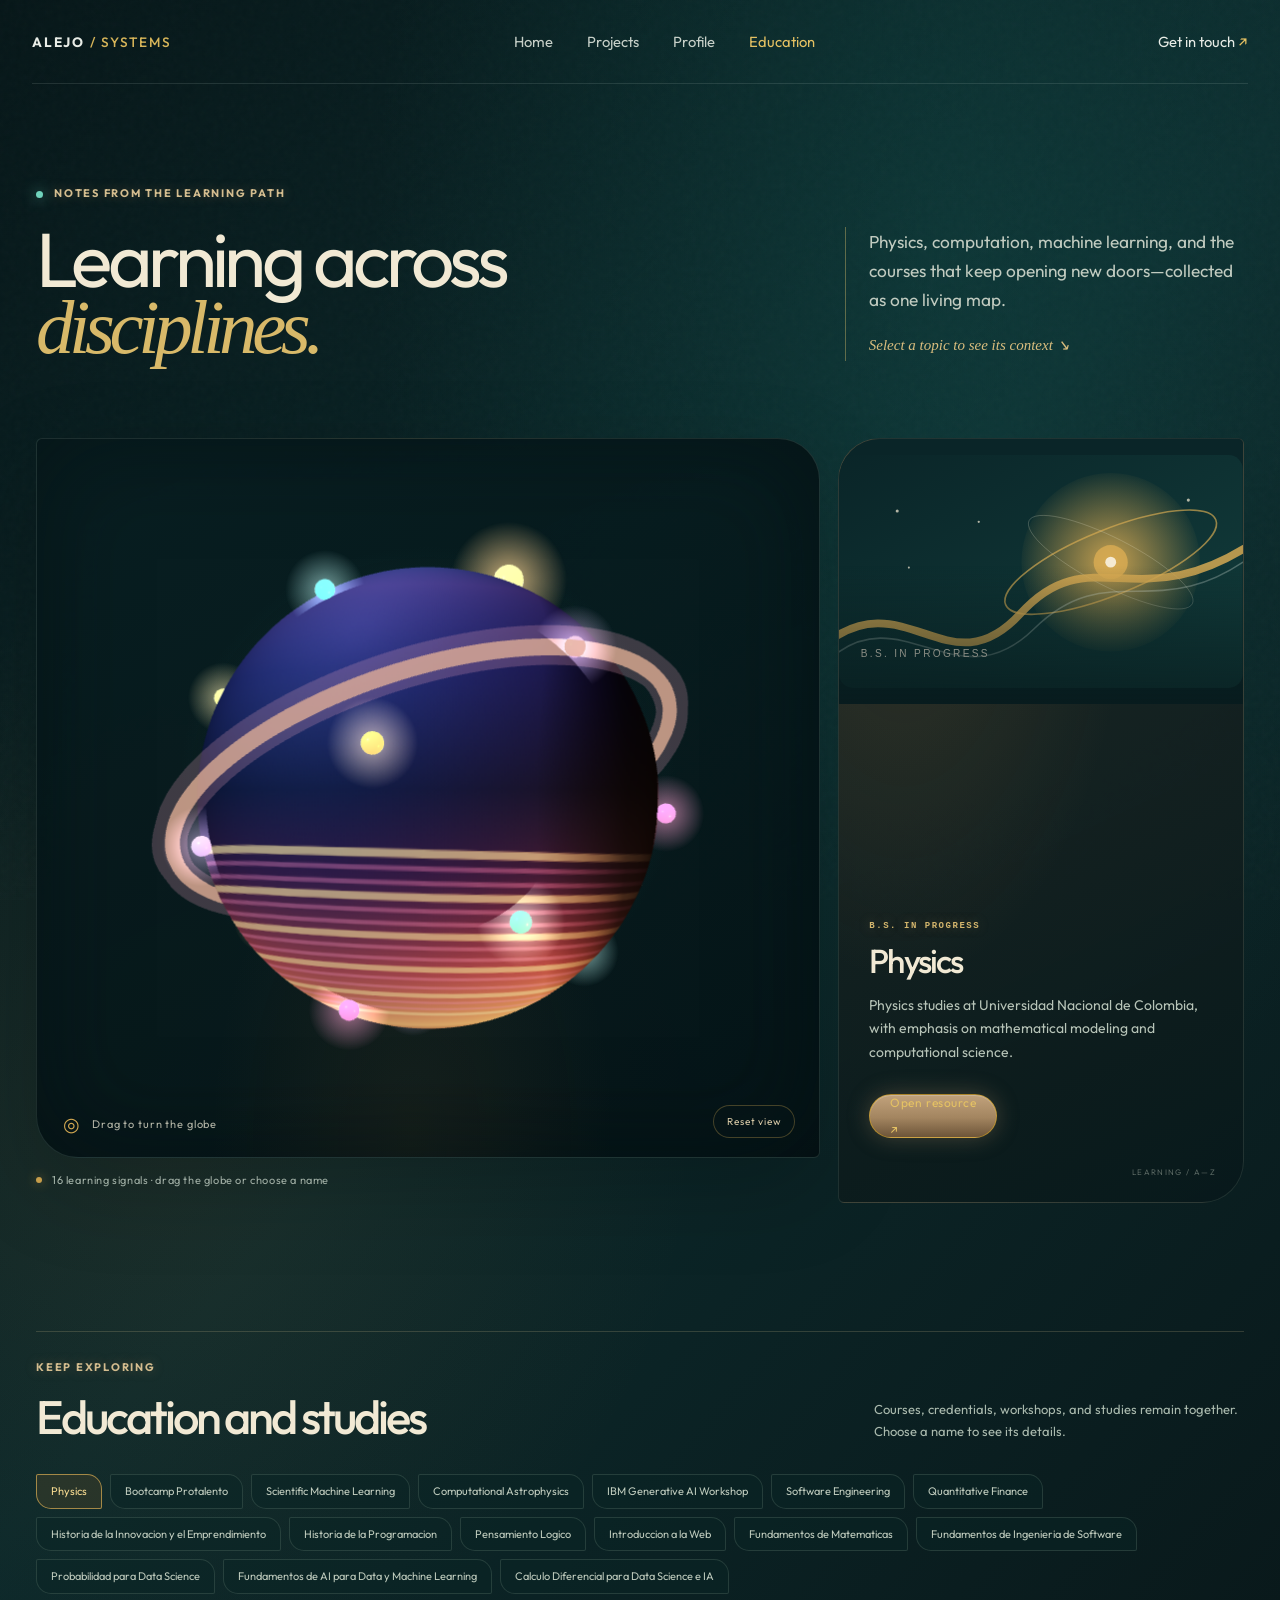
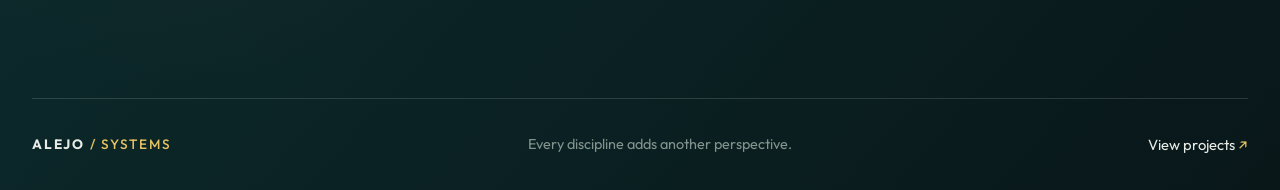
==== education.html @ cfc40e8a "Remove star and line overlays from 3D globe (education.html)" ====
<!doctype html>
<html lang="en">
  <head>
    <meta charset="utf-8">
    <meta name="viewport" content="width=device-width, initial-scale=1">
    <meta name="theme-color" content="#071719">
    <title>Learning in orbit | Alejo</title>
    <meta name="description" content="An interactive view of Alejo's physics studies, software learning, workshops, and credentials.">
    <link rel="stylesheet" href="styles.css">
    <link rel="stylesheet" href="refresh.css">
    <link rel="stylesheet" href="atlas.css">
    <link rel="stylesheet" href="renovation.css?v=20261019-clean-globe">
  </head>
  <body class="atlas-page learning-atlas" data-section="education">
    <header class="site-header">
      <a class="site-mark" href="index.html" aria-label="Alejo home">ALEJO<span> / SYSTEMS</span></a>
      <nav class="top-nav home-nav" aria-label="Main navigation">
        <a href="index.html">Home</a>
        <a href="projects.html">Projects</a>
        <a href="interests.html">Profile</a>
        <a class="is-current" href="education.html">Education</a>
      </nav>
      <a class="header-contact" href="index.html#contact">Get in touch <span aria-hidden="true">↗</span></a>
    </header>

    <main class="atlas-main">
      <section class="atlas-intro" aria-labelledby="atlas-title">
        <div>
          <p class="eyebrow"><span class="eyebrow-dot"></span> Notes from the learning path</p>
          <h1 id="atlas-title">Learning across<br><em>disciplines.</em></h1>
        </div>
        <div class="atlas-intro-note">
          <p>Physics, computation, machine learning, and the courses that keep opening new doors—collected as one living map.</p>
          <p class="atlas-handnote">Select a topic to see its context <span aria-hidden="true">↘</span></p>
        </div>
      </section>

      <section class="atlas-composition" aria-label="Interactive 3D education globe">
        <div class="atlas-stage-wrap">
          <div class="atlas-stage" id="atlas-stage">
            <div class="atlas-halo atlas-halo-one" aria-hidden="true"></div>
            <div class="atlas-halo atlas-halo-two" aria-hidden="true"></div>
            <div class="scene-fallback" aria-hidden="true"><div class="scene-object"><div class="scene-core"></div><div class="scene-ring scene-ring-one"></div><div class="scene-ring scene-ring-two"></div><div class="scene-ring scene-ring-three"></div><div class="scene-node scene-node-a"></div><div class="scene-node scene-node-b"></div><div class="scene-node scene-node-c"></div></div></div>
            <canvas id="project-sphere" aria-label="Three-dimensional globe of learning topics. Drag to rotate and select a glowing point."></canvas>
            <p class="atlas-stage-hint"><span class="drag-glyph" aria-hidden="true">◎</span> Drag to turn the globe</p>
            <button id="atlas-reset" class="atlas-reset" type="button" aria-label="Reset globe rotation">Reset view</button>
          </div>
          <div class="atlas-statusline"><span class="status-light" aria-hidden="true"></span><span id="atlas-status" aria-live="polite">Preparing the education globe…</span></div>
        </div>

        <aside class="project-detail" aria-live="polite" aria-label="Selected learning item">
          <div class="project-art" id="project-art" aria-hidden="true"></div>
          <div class="project-detail-copy">
            <p class="detail-kicker" id="detail-kicker">LEARNING SIGNAL</p>
            <h2 id="detail-title">Select a topic</h2>
            <p id="detail-copy">Select a glowing point on the globe, or choose a topic from the index below.</p>
            <a id="detail-link" class="project-open-link" href="https://github.com/AlejoProjects" target="_blank" rel="noreferrer">Open resource <span aria-hidden="true">↗</span></a>
          </div>
          <span class="detail-index" aria-hidden="true">LEARNING / A—Z</span>
        </aside>
      </section>

      <section class="atlas-index-section" aria-labelledby="index-title">
        <div class="atlas-index-heading">
          <div><p class="eyebrow">Keep exploring</p><h2 id="index-title">Education and studies</h2></div>
          <p>Courses, credentials, workshops, and studies remain together. Choose a name to see its details.</p>
        </div>
        <div class="atlas-index" id="atlas-index" aria-label="All learning topics"></div>
      </section>
    </main>

    <footer class="site-footer atlas-footer" id="contact">
      <a class="site-mark" href="index.html">ALEJO<span> / SYSTEMS</span></a>
      <p>Every discipline adds another perspective.</p>
      <a href="projects.html">View projects <span aria-hidden="true">↗</span></a>
    </footer>

    <script src="content.js"></script>
    <script src="atlas-fallback.js"></script>
    <script src="scene-fallback.js"></script>
    <script type="module" src="project-sphere.js?v=20261019-clean-globe"></script>
  </body>
</html>
---- styles.css ----
:root {
  --ink: #e0e0e0;
  --deep: #031100;
  --racing-green: #16302b;
  --forest-green: #031100;
  --gold: #a38560;
  --wine: #390517;
  --parchment: #e0e0e0;
  --peach: #a38560;
  --glass: rgba(22, 48, 43, 0.54);
  --panel: rgba(3, 17, 0, 0.72);
  --panel-strong: rgba(3, 17, 0, 0.92);
}

* {
  box-sizing: border-box;
}

html,
body {
  min-height: 100%;
}

body {
  margin: 0;
  color: var(--ink);
  font-family: Inter, ui-sans-serif, system-ui, -apple-system, BlinkMacSystemFont, "Segoe UI", sans-serif;
  letter-spacing: 0;
}

a,
button {
  font: inherit;
}

a {
  color: inherit;
}

.home-page,
.profile-page {
  min-height: 100vh;
  overflow-x: hidden;
  background:
    radial-gradient(circle, rgba(224, 224, 224, 0.42) 0 1px, transparent 1.8px) 0 0 / 78px 78px,
    radial-gradient(circle, rgba(163, 133, 96, 0.46) 0 1px, transparent 1.8px) 31px 21px / 116px 116px,
    radial-gradient(circle at 18% 16%, rgba(163, 133, 96, 0.18), transparent 22rem),
    radial-gradient(circle at 78% 18%, rgba(57, 5, 23, 0.22), transparent 26rem),
    linear-gradient(180deg, rgba(3, 17, 0, 0.2), rgba(3, 17, 0, 0.78)),
    url("ASSETS/background.png") center / cover fixed no-repeat,
    linear-gradient(180deg, #16302b 0%, #0d241d 44%, #031100 100%);
}

.home-page {
  overflow: hidden;
}

.home-page::after {
  content: "";
  position: fixed;
  inset: 0;
  z-index: 0;
  pointer-events: none;
  background:
    url("ASSETS/tree_asset.png") left 3vw bottom 9vh / min(230px, 24vw) auto no-repeat,
    url("ASSETS/chair_asset.png") right 4vw bottom 11vh / min(250px, 25vw) auto no-repeat;
  opacity: 0.22;
  mix-blend-mode: screen;
  filter: saturate(0.86) brightness(0.72);
}

.home-page::before,
.profile-page::before {
  content: "";
  position: fixed;
  inset: auto 0 0;
  height: 38vh;
  pointer-events: none;
  background:
    linear-gradient(135deg, transparent 0 42%, rgba(3, 5, 14, 0.92) 42% 48%, transparent 48%) 0 100% / 120px 160px repeat-x,
    linear-gradient(45deg, transparent 0 45%, rgba(2, 12, 5, 0.9) 45% 52%, transparent 52%) 34px 100% / 150px 190px repeat-x,
    linear-gradient(180deg, transparent, rgba(3, 17, 0, 0.96) 42%);
  opacity: 0.72;
  z-index: 0;
}

.computer-stage {
  position: relative;
  z-index: 1;
  min-height: 100vh;
  display: grid;
  place-items: center;
  padding: 24px;
}

.computer {
  width: min(940px, 96vw);
  display: grid;
  justify-items: center;
  gap: 14px;
  filter: drop-shadow(0 38px 42px rgba(0, 0, 0, 0.46));
}

.computer-shell {
  position: relative;
  width: 100%;
  max-width: 850px;
  padding: clamp(18px, 3.4vw, 34px) clamp(18px, 4vw, 42px) 24px;
  border: 3px solid rgba(163, 133, 96, 0.42);
  border-radius: 26px 26px 18px 18px;
  background:
    linear-gradient(90deg, rgba(163, 133, 96, 0.16), transparent 14%, transparent 82%, rgba(57, 5, 23, 0.38)),
    linear-gradient(180deg, #1d3a33, #10241f 54%, #031100);
  box-shadow:
    inset 0 0 0 1px rgba(163, 133, 96, 0.18),
    inset 0 0 42px rgba(57, 5, 23, 0.18),
    0 0 42px rgba(3, 17, 0, 0.45);
}

.computer-shell::before {
  content: "";
  position: absolute;
  inset: 14px;
  border: 1px solid rgba(163, 133, 96, 0.28);
  border-radius: 18px;
  pointer-events: none;
}

.speaker-strip {
  position: absolute;
  left: 26px;
  top: 46px;
  width: 24px;
  height: 66%;
  border-radius: 14px;
  background: repeating-linear-gradient(180deg, #16302b 0 5px, #a38560 5px 7px, #031100 7px 12px);
  opacity: 0.58;
}

.crt-frame {
  position: relative;
  margin-left: clamp(16px, 5vw, 44px);
  padding: clamp(12px, 2vw, 20px);
  border-radius: 26px;
  background: linear-gradient(145deg, #1d3a33, #0b1c16 58%, #031100);
  box-shadow: inset 0 0 0 4px rgba(163, 133, 96, 0.08), inset 0 0 48px rgba(0, 0, 0, 0.86);
}

.crt-screen {
  position: relative;
  min-height: clamp(370px, 58vh, 540px);
  overflow: hidden;
  display: grid;
  place-items: center;
  border: 3px solid #070712;
  border-radius: 34px / 28px;
  background:
    radial-gradient(ellipse at center, rgba(163, 133, 96, 0.34) 0%, rgba(22, 48, 43, 0.72) 42%, rgba(3, 17, 0, 0.98) 100%),
    #031100;
  box-shadow:
    inset 0 0 76px rgba(0, 0, 0, 0.86),
    inset 0 0 24px rgba(163, 133, 96, 0.16),
    0 0 38px rgba(57, 5, 23, 0.18);
}

.crt-screen::before,
.crt-screen::after {
  content: "";
  position: absolute;
  inset: 0;
  pointer-events: none;
}

.crt-screen::before {
  z-index: 4;
  background:
    repeating-linear-gradient(180deg, rgba(255, 255, 255, 0.13) 0 1px, rgba(0, 0, 0, 0.28) 1px 4px),
    radial-gradient(ellipse at center, transparent 42%, rgba(0, 0, 0, 0.58) 100%);
  mix-blend-mode: multiply;
  animation: scan-drift 4s linear infinite;
}

.crt-screen::after {
  z-index: 5;
  opacity: 0.22;
  background-image: url("data:image/svg+xml,%3Csvg xmlns='http://www.w3.org/2000/svg' width='180' height='180'%3E%3Cfilter id='n'%3E%3CfeTurbulence type='fractalNoise' baseFrequency='.9' numOctaves='4' stitchTiles='stitch'/%3E%3CfeGaussianBlur stdDeviation='.35'/%3E%3C/filter%3E%3Crect width='180' height='180' filter='url(%23n)' opacity='.62'/%3E%3C/svg%3E");
  animation: static-noise 0.36s steps(2, end) infinite, crt-flicker 5.8s linear infinite;
}

.screen-content {
  position: relative;
  z-index: 6;
  width: min(620px, 74%);
  text-align: center;
  color: var(--parchment);
  text-shadow: 0 0 12px rgba(163, 133, 96, 0.58), 0 0 28px rgba(57, 5, 23, 0.26);
  transition: opacity 160ms ease, transform 160ms ease;
}

.is-switching .screen-content {
  opacity: 0.34;
  transform: translateY(5px) scale(0.99);
}

.bootline,
.eyebrow,
.detail-kicker {
  margin: 0 0 12px;
  color: var(--peach);
  font-family: ui-monospace, SFMono-Regular, Consolas, monospace;
  font-size: clamp(0.72rem, 1.7vw, 0.94rem);
  text-transform: uppercase;
  text-shadow: 0 0 12px rgba(163, 133, 96, 0.45);
}

.screen-content h1 {
  margin: 0;
  color: var(--parchment);
  font-size: clamp(2.5rem, 9vw, 6.1rem);
  line-height: 0.94;
  text-transform: uppercase;
}

.screen-content p:not(.bootline) {
  max-width: 42rem;
  margin: 18px auto 24px;
  font-size: clamp(1rem, 2.5vw, 1.24rem);
  line-height: 1.55;
}

.screen-button,
.detail-link,
#detail-link {
  display: inline-grid;
  min-height: 44px;
  align-items: center;
  padding: 0 20px;
  border: 1px solid rgba(163, 133, 96, 0.78);
  border-radius: 999px;
  color: #16091d;
  background: linear-gradient(180deg, #c1a27c, #a38560 54%, #6d5539);
  text-decoration: none;
  box-shadow: 0 0 22px rgba(163, 133, 96, 0.36), inset 0 1px 0 rgba(224, 224, 224, 0.28);
}

.screen-button:focus-visible,
.screen-arrow:focus-visible,
.screen-dot:focus-visible,
.top-nav a:focus-visible,
.node-hit:focus-visible,
#detail-link:focus-visible {
  outline: 3px solid var(--gold);
  outline-offset: 4px;
}

.screen-arrow {
  position: absolute;
  z-index: 7;
  top: 50%;
  width: clamp(42px, 7vw, 64px);
  aspect-ratio: 1;
  display: grid;
  place-items: center;
  padding: 0 0 0.12em;
  translate: 0 -50%;
  border: 1px solid rgba(163, 133, 96, 0.42);
  border-radius: 50%;
  color: var(--parchment);
  background: linear-gradient(180deg, rgba(163, 133, 96, 0.24), rgba(57, 5, 23, 0.28));
  box-shadow: inset 0 0 18px rgba(163, 133, 96, 0.2), 0 0 18px rgba(57, 5, 23, 0.24);
  cursor: pointer;
  font-size: clamp(2rem, 8vw, 3.6rem);
  line-height: 0;
}

.screen-arrow-left {
  left: clamp(12px, 3vw, 26px);
}

.screen-arrow-right {
  right: clamp(12px, 3vw, 26px);
}

.screen-dots {
  position: absolute;
  z-index: 7;
  left: 50%;
  bottom: 22px;
  display: flex;
  gap: 12px;
  translate: -50% 0;
}

.screen-dot {
  width: 15px;
  aspect-ratio: 1;
  border: 2px solid rgba(163, 133, 96, 0.78);
  border-radius: 50%;
  background: rgba(12, 7, 30, 0.86);
  cursor: pointer;
}

.screen-dot.is-active {
  background: var(--gold);
  box-shadow: 0 0 18px rgba(163, 133, 96, 0.84), 0 0 24px rgba(57, 5, 23, 0.24);
}

.music-toggle {
  position: absolute;
  z-index: 7;
  right: clamp(14px, 3vw, 28px);
  bottom: 18px;
  min-height: 34px;
  padding: 0 13px;
  border: 1px solid rgba(163, 133, 96, 0.62);
  border-radius: 999px;
  color: var(--parchment);
  background: rgba(3, 17, 0, 0.64);
  box-shadow: inset 0 0 14px rgba(163, 133, 96, 0.18), 0 0 16px rgba(57, 5, 23, 0.18);
  cursor: pointer;
  font-family: ui-monospace, SFMono-Regular, Consolas, monospace;
  font-size: 0.78rem;
  text-transform: uppercase;
}

.music-toggle[aria-pressed="true"] {
  color: #16091d;
  background: var(--gold);
}

.computer-foot {
  position: relative;
  display: flex;
  align-items: center;
  justify-content: space-between;
  gap: 20px;
  margin: 22px auto 0;
  width: min(620px, 80%);
  min-height: 48px;
  padding: 0 18px;
  border: 2px solid rgba(163, 133, 96, 0.28);
  border-radius: 12px;
  background: linear-gradient(180deg, #1d3a33, #031100);
}

.drive-slot {
  width: min(360px, 72%);
  height: 12px;
  border-radius: 999px;
  background: #080812;
  box-shadow: inset 0 2px 7px rgba(0, 0, 0, 0.65), 0 0 12px rgba(163, 133, 96, 0.14);
}

.power-light {
  width: 16px;
  aspect-ratio: 1;
  border-radius: 50%;
  background: var(--gold);
  box-shadow: 0 0 16px var(--gold);
}

.keyboard {
  width: min(680px, 88vw);
  min-height: 74px;
  display: grid;
  grid-template-columns: repeat(10, 1fr);
  gap: 8px;
  padding: 15px 20px;
  border: 2px solid rgba(163, 133, 96, 0.24);
  border-radius: 18px 18px 26px 26px;
  background: linear-gradient(180deg, #1d3a33, #031100);
}

.keyboard span {
  min-height: 18px;
  border-radius: 5px;
  background: linear-gradient(180deg, #a38560, #4f3d29);
  box-shadow: inset 0 -3px 0 rgba(0, 0, 0, 0.32), 0 0 10px rgba(163, 133, 96, 0.12);
}

.network-page {
  min-height: 100vh;
  overflow: hidden;
  background:
    linear-gradient(180deg, rgba(3, 17, 0, 0.22), rgba(3, 17, 0, 0.82)),
    url("ASSETS/background.png") center / cover fixed no-repeat,
    #031100;
}

#network-canvas {
  position: fixed;
  inset: 0;
  z-index: 0;
}

.network-shell {
  position: relative;
  z-index: 1;
  min-height: 100vh;
  pointer-events: none;
}

.top-nav {
  position: fixed;
  z-index: 5;
  top: 18px;
  left: 50%;
  display: flex;
  max-width: calc(100vw - 28px);
  gap: 6px;
  padding: 7px;
  border: 1px solid rgba(163, 133, 96, 0.42);
  border-radius: 999px;
  background: linear-gradient(180deg, rgba(22, 48, 43, 0.78), rgba(3, 17, 0, 0.86));
  box-shadow: 0 15px 34px rgba(0, 7, 3, 0.36), 0 0 24px rgba(163, 133, 96, 0.12);
  translate: -50% 0;
  pointer-events: auto;
  backdrop-filter: blur(10px);
}

.top-nav a {
  display: inline-grid;
  min-height: 38px;
  align-items: center;
  padding: 0 15px;
  border-radius: 999px;
  color: var(--parchment);
  text-decoration: none;
  white-space: nowrap;
}

.top-nav a.is-current {
  color: #16091d;
  background: linear-gradient(180deg, #c1a27c, var(--gold) 62%, #6d5539);
  box-shadow: inset 0 0 0 1px rgba(224, 224, 224, 0.22), 0 0 22px rgba(163, 133, 96, 0.34);
}

.node-detail {
  position: fixed;
  z-index: 8;
  right: clamp(14px, 4vw, 44px);
  bottom: clamp(14px, 4vw, 40px);
  width: min(420px, calc(100vw - 28px));
  padding: 20px;
  border: 1px solid rgba(163, 133, 96, 0.42);
  border-radius: 8px;
  color: var(--parchment);
  background: linear-gradient(145deg, rgba(57, 5, 23, 0.9), rgba(3, 17, 0, 0.9));
  box-shadow: 0 22px 46px rgba(0, 6, 2, 0.42), 0 0 26px rgba(57, 5, 23, 0.18);
  pointer-events: auto;
  backdrop-filter: blur(12px);
}

.node-detail h2 {
  margin: 0;
  color: var(--parchment);
  font-size: clamp(1.35rem, 4vw, 2rem);
  line-height: 1.05;
  text-shadow: 0 0 12px rgba(163, 133, 96, 0.24);
}

.node-detail p:not(.detail-kicker) {
  margin: 12px 0 16px;
  line-height: 1.48;
}

#detail-link {
  border-color: rgba(163, 133, 96, 0.62);
}

.node-layer {
  position: fixed;
  inset: 0;
  z-index: 4;
  pointer-events: none;
}

.node-hit {
  position: absolute;
  display: grid;
  place-items: center;
  border: 0;
  border-radius: 50%;
  color: transparent;
  background: transparent;
  cursor: pointer;
  translate: -50% -50%;
  pointer-events: auto;
}

.node-layer.is-timeline {
  position: relative;
  inset: auto;
  z-index: 4;
  display: grid;
  gap: 12px;
  width: min(620px, calc(100vw - 28px));
  margin: 88px auto 320px;
  padding: 0 0 0 26px;
  pointer-events: auto;
}

.node-layer.is-timeline::before {
  content: "";
  position: absolute;
  left: 14px;
  top: 18px;
  bottom: 18px;
  width: 2px;
  border-radius: 999px;
  background: linear-gradient(180deg, rgba(163, 133, 96, 0.82), rgba(57, 5, 23, 0.62), rgba(163, 133, 96, 0.58));
  box-shadow: 0 0 18px rgba(163, 133, 96, 0.24);
}

.timeline-node {
  position: relative;
  display: grid;
  grid-template-columns: 1fr;
  gap: 4px;
  width: 100%;
  min-height: 58px;
  padding: 11px 14px 11px 18px;
  border: 1px solid rgba(163, 133, 96, 0.54);
  border-radius: 999px;
  color: var(--parchment);
  background: linear-gradient(180deg, rgba(22, 48, 43, 0.58), rgba(3, 17, 0, 0.76));
  box-shadow: 0 12px 24px rgba(0, 0, 0, 0.24), inset 0 0 18px rgba(163, 133, 96, 0.08);
  backdrop-filter: blur(10px);
  text-align: left;
  cursor: pointer;
  pointer-events: auto;
}

.timeline-node:nth-child(n + 8) {
  opacity: 0.76;
}

.timeline-node.is-selected {
  border-color: rgba(163, 133, 96, 0.92);
  opacity: 1;
  box-shadow: 0 14px 28px rgba(0, 0, 0, 0.28), 0 0 22px rgba(163, 133, 96, 0.24), inset 0 0 18px rgba(163, 133, 96, 0.12);
}

.timeline-dot {
  position: absolute;
  left: -19px;
  top: 50%;
  width: 13px;
  aspect-ratio: 1;
  border-radius: 50%;
  translate: 0 -50%;
  background: var(--gold);
  box-shadow: 0 0 14px rgba(163, 133, 96, 0.72);
}

.timeline-title {
  display: block;
  overflow: hidden;
  color: var(--parchment);
  font-weight: 700;
  font-size: 0.98rem;
  line-height: 1.1;
  text-overflow: ellipsis;
  white-space: nowrap;
}

.timeline-tag {
  display: block;
  overflow: hidden;
  color: rgba(224, 224, 224, 0.72);
  font-size: 0.76rem;
  line-height: 1.1;
  text-overflow: ellipsis;
  white-space: nowrap;
}

.profile-shell {
  position: relative;
  z-index: 1;
  min-height: 100vh;
  display: grid;
  grid-template-columns: minmax(280px, 0.9fr) minmax(320px, 1.1fr);
  align-items: center;
  gap: clamp(28px, 7vw, 88px);
  padding: 118px clamp(18px, 6vw, 86px) 56px;
}

.profile-page::after {
  content: "";
  position: fixed;
  inset: 0;
  z-index: 0;
  pointer-events: none;
  background:
    radial-gradient(circle, rgba(224, 224, 224, 0.58) 0 1px, transparent 1.7px) 16px 12px / 84px 84px,
    radial-gradient(circle, rgba(163, 133, 96, 0.34) 0 1px, transparent 1.8px) 42px 36px / 128px 128px,
    radial-gradient(circle at 60% 50%, rgba(163, 133, 96, 0.14), transparent 18rem);
  opacity: 0.56;
}

.profile-copy {
  position: relative;
  z-index: 2;
  max-width: 650px;
  padding: clamp(20px, 4vw, 34px);
  border: 1px solid rgba(163, 133, 96, 0.32);
  border-radius: 8px;
  background: linear-gradient(135deg, rgba(22, 48, 43, 0.72), rgba(3, 17, 0, 0.78));
  box-shadow: 0 28px 62px rgba(0, 0, 0, 0.36), 0 0 28px rgba(57, 5, 23, 0.14);
  backdrop-filter: blur(12px);
}

.profile-copy h1 {
  margin: 0 0 18px;
  color: var(--parchment);
  font-size: clamp(2.4rem, 7vw, 5.5rem);
  line-height: 0.92;
  text-transform: uppercase;
  text-shadow: 0 0 18px rgba(163, 133, 96, 0.28), 0 0 24px rgba(57, 5, 23, 0.22);
}

.profile-copy p:not(.eyebrow) {
  color: rgba(224, 224, 224, 0.9);
  font-size: clamp(1rem, 2vw, 1.12rem);
  line-height: 1.62;
}

.profile-tags {
  display: flex;
  flex-wrap: wrap;
  gap: 10px;
  margin: 24px 0;
}

.profile-tags span {
  padding: 8px 12px;
  border: 1px solid rgba(163, 133, 96, 0.38);
  border-radius: 999px;
  color: var(--parchment);
  background: rgba(22, 48, 43, 0.42);
  box-shadow: 0 0 16px rgba(163, 133, 96, 0.12);
}

.profile-stats {
  display: grid;
  grid-template-columns: repeat(3, 1fr);
  gap: 12px;
}

.profile-stats article {
  min-height: 94px;
  padding: 14px;
  border: 1px solid rgba(163, 133, 96, 0.28);
  border-radius: 8px;
  background: linear-gradient(180deg, rgba(163, 133, 96, 0.14), rgba(57, 5, 23, 0.1));
}

.profile-stats strong,
.profile-stats span {
  display: block;
}

.profile-stats strong {
  color: var(--peach);
  margin-bottom: 8px;
}

.profile-stats span {
  color: rgba(224, 224, 224, 0.78);
  font-size: 0.88rem;
  line-height: 1.35;
}

.avatar-stage {
  position: relative;
  z-index: 2;
  min-height: min(720px, 74vh);
  display: grid;
  place-items: center;
}

.hover-light {
  position: absolute;
  bottom: 9%;
  width: min(420px, 66vw);
  aspect-ratio: 1 / 0.26;
  border-radius: 50%;
  background: radial-gradient(ellipse at center, rgba(163, 133, 96, 0.62), rgba(22, 48, 43, 0.28) 45%, transparent 72%);
  filter: blur(3px);
  animation: pulse-light 3.8s ease-in-out infinite;
}

.float-base {
  position: absolute;
  bottom: 4%;
  width: min(470px, 72vw);
  aspect-ratio: 1 / 0.24;
  border-radius: 50%;
  background:
    radial-gradient(ellipse at center, rgba(224, 224, 224, 0.72) 0 8%, rgba(163, 133, 96, 0.58) 12% 30%, rgba(22, 48, 43, 0.26) 48%, transparent 72%),
    linear-gradient(180deg, rgba(163, 133, 96, 0.34), rgba(57, 5, 23, 0.12));
  border: 1px solid rgba(163, 133, 96, 0.42);
  box-shadow:
    0 0 28px rgba(163, 133, 96, 0.42),
    0 0 54px rgba(57, 5, 23, 0.28),
    inset 0 0 26px rgba(163, 133, 96, 0.24);
  transform: perspective(520px) rotateX(58deg);
  animation: base-pulse 3.8s ease-in-out infinite;
}

.profile-avatar {
  position: relative;
  z-index: 2;
  width: min(420px, 70vw);
  max-height: 78vh;
  object-fit: contain;
  filter: drop-shadow(0 0 28px rgba(163, 133, 96, 0.34)) drop-shadow(0 0 40px rgba(57, 5, 23, 0.26));
  animation: avatar-hover 4.8s ease-in-out infinite;
}

.orbit-ring {
  position: absolute;
  border: 1px solid rgba(163, 133, 96, 0.32);
  border-radius: 50%;
  filter: drop-shadow(0 0 12px rgba(57, 5, 23, 0.22));
}

.orbit-ring-one {
  width: min(520px, 82vw);
  aspect-ratio: 1;
  animation: orbit-spin 18s linear infinite;
}

.orbit-ring-two {
  width: min(390px, 62vw);
  aspect-ratio: 1 / 0.72;
  rotate: -18deg;
  animation: orbit-spin 13s linear infinite reverse;
}

@keyframes avatar-hover {
  0%,
  100% {
    transform: translateY(-10px);
  }
  50% {
    transform: translateY(18px);
  }
}

@keyframes pulse-light {
  0%,
  100% {
    opacity: 0.64;
    transform: scaleX(0.92);
  }
  50% {
    opacity: 0.92;
    transform: scaleX(1.08);
  }
}

@keyframes base-pulse {
  0%,
  100% {
    opacity: 0.78;
    transform: perspective(520px) rotateX(58deg) scale(0.98);
  }
  50% {
    opacity: 1;
    transform: perspective(520px) rotateX(58deg) scale(1.05);
  }
}

@keyframes orbit-spin {
  to {
    transform: rotate(360deg);
  }
}

@keyframes scan-drift {
  from {
    background-position: 0 0, 0 0;
  }
  to {
    background-position: 0 16px, 0 0;
  }
}

@keyframes static-noise {
  0% {
    transform: translate3d(0, 0, 0);
  }
  50% {
    transform: translate3d(-2%, 1%, 0);
  }
  100% {
    transform: translate3d(1%, -2%, 0);
  }
}

@keyframes crt-flicker {
  0%,
  100% {
    opacity: 0.2;
  }
  8% {
    opacity: 0.32;
  }
  11% {
    opacity: 0.18;
  }
  63% {
    opacity: 0.29;
  }
  68% {
    opacity: 0.21;
  }
}

@media (max-width: 900px) {
  .profile-shell {
    grid-template-columns: 1fr;
    padding-top: 104px;
  }

  .avatar-stage {
    min-height: 560px;
    order: -1;
  }

  .profile-stats {
    grid-template-columns: 1fr;
  }
}

@media (max-width: 760px) {
  .network-page {
    overflow-x: hidden;
    overflow-y: auto;
  }

  #network-canvas {
    position: fixed;
  }

  .network-shell {
    min-height: 100vh;
    pointer-events: auto;
  }

  .computer-stage {
    padding: 12px;
  }

  .computer-shell {
    padding: 16px 12px 18px;
  }

  .speaker-strip {
    display: none;
  }

  .crt-frame {
    margin-left: 0;
  }

  .crt-screen {
    min-height: 66vh;
    border-radius: 24px;
  }

  .screen-content {
    width: 72%;
  }

  .screen-content p:not(.bootline) {
    font-size: 0.98rem;
  }

  .computer-foot {
    width: 92%;
  }

  .keyboard {
    min-height: 58px;
    gap: 5px;
    padding: 12px;
  }

  .top-nav {
    top: 10px;
    overflow-x: auto;
    justify-content: flex-start;
    width: calc(100vw - 20px);
    border-radius: 18px;
  }

  .top-nav a {
    min-height: 34px;
    padding: 0 11px;
    font-size: 0.9rem;
  }

  .node-detail {
    z-index: 10;
    left: 10px;
    right: 10px;
    bottom: 10px;
    width: auto;
    padding: 15px;
    max-height: 252px;
    overflow: auto;
  }

  .profile-page {
    background:
      radial-gradient(circle, rgba(224, 224, 224, 0.48) 0 1px, transparent 1.8px) 0 0 / 72px 72px,
      radial-gradient(circle, rgba(163, 133, 96, 0.34) 0 1px, transparent 1.8px) 38px 24px / 118px 118px,
      radial-gradient(circle at 50% 28%, rgba(163, 133, 96, 0.18), transparent 18rem),
      linear-gradient(180deg, rgba(3, 17, 0, 0.18), rgba(3, 17, 0, 0.82)),
      url("ASSETS/background.png") center / cover no-repeat,
      linear-gradient(180deg, #16302b 0%, #0d241d 42%, #031100 100%);
  }

  .profile-page::before {
    display: none;
  }

  .profile-page::after {
    opacity: 0.22;
  }

  .profile-copy {
    padding: 18px;
  }

  .avatar-stage {
    min-height: 500px;
  }

  .profile-avatar {
    width: min(360px, 86vw);
  }
}

@media (prefers-reduced-motion: reduce) {
  *,
  *::before,
  *::after {
    scroll-behavior: auto !important;
    animation-duration: 0.001ms !important;
    animation-iteration-count: 1 !important;
    transition-duration: 0.001ms !important;
  }
}
---- refresh.css ----
@import url("https://api.fontshare.com/v2/css?f[]=cabinet-grotesk@400,500,600,700&display=swap");

:root {
  --ink: #e8ece6;
  --deep: #071719;
  --racing-green: #123638;
  --forest-green: #071719;
  --gold: #d4a321;
  --wine: #37242a;
  --parchment: #e8ece6;
  --peach: #b99a5c;
  --glass: rgba(10, 36, 38, 0.76);
  --panel: rgba(7, 23, 25, 0.78);
  --panel-strong: rgba(7, 23, 25, 0.95);
  --teal: #1aa69d;
  --muted: #a3b0a9;
}

html {
  scroll-behavior: smooth;
}

body {
  font-family: "Cabinet Grotesk", "Avenir Next", "Segoe UI", sans-serif;
  background-color: var(--deep);
}

a,
button {
  -webkit-tap-highlight-color: transparent;
}

a:focus-visible,
button:focus-visible {
  outline: 2px solid #f0c64e;
  outline-offset: 4px;
}

.home-page,
.profile-page,
.network-page {
  color: var(--ink);
  background:
    radial-gradient(ellipse at 82% 13%, rgba(21, 112, 108, 0.2), transparent 28rem),
    radial-gradient(ellipse at 8% 79%, rgba(172, 119, 34, 0.1), transparent 32rem),
    linear-gradient(135deg, #071719 0%, #0c292b 54%, #061519 100%);
}

.home-page {
  min-height: 100vh;
  overflow-x: hidden;
  overflow-y: auto;
}

.home-page::before,
.home-page::after,
.profile-page::before,
.profile-page::after {
  display: none;
}

.site-header {
  position: relative;
  z-index: 20;
  display: flex;
  width: min(1360px, calc(100% - 64px));
  min-height: 84px;
  align-items: center;
  justify-content: space-between;
  gap: 28px;
  margin: 0 auto;
  border-bottom: 1px solid rgba(218, 232, 224, 0.12);
}

.site-mark {
  color: var(--ink);
  font-size: 0.85rem;
  font-weight: 700;
  letter-spacing: 0.13em;
  text-decoration: none;
  white-space: nowrap;
}

.site-mark span {
  color: var(--muted);
  font-weight: 500;
}

.site-header .top-nav {
  position: static;
  left: auto;
  translate: none;
  max-width: 100%;
  gap: 4px;
  padding: 0;
  border: 0;
  border-radius: 0;
  background: transparent;
  box-shadow: none;
  backdrop-filter: none;
}

.site-header .top-nav a {
  min-height: 42px;
  padding: 0 15px;
  color: #c7d0c8;
  font-size: 0.92rem;
  transition: color 180ms ease;
}

.site-header .top-nav a:hover,
.site-header .top-nav a:focus-visible {
  color: #fff;
}

.site-header .top-nav a.is-current {
  color: #e5c263;
  background: transparent;
  box-shadow: none;
}

.header-contact {
  color: var(--ink);
  font-size: 0.92rem;
  text-decoration: none;
  white-space: nowrap;
}

.header-contact span,
.site-footer a span,
.next-links a span {
  color: #e5c263;
}

.hero {
  position: relative;
  display: grid;
  width: min(1360px, 100%);
  min-height: min(780px, calc(100svh - 84px));
  grid-template-columns: minmax(0, 0.86fr) minmax(0, 1.14fr);
  align-items: center;
  gap: clamp(36px, 6vw, 92px);
  margin: 0 auto;
  padding: clamp(58px, 8vw, 118px) 32px clamp(72px, 9vw, 136px);
  isolation: isolate;
}

.hero::before {
  position: absolute;
  z-index: -1;
  inset: 0 -12vw;
  background:
    radial-gradient(ellipse at 76% 46%, rgba(38, 162, 151, 0.12), transparent 32rem),
    radial-gradient(ellipse at 21% 78%, rgba(184, 128, 36, 0.08), transparent 24rem);
  content: "";
}

.hero-copy {
  position: relative;
  z-index: 2;
  max-width: 660px;
}

.eyebrow {
  margin: 0 0 20px;
  color: #c5a54f;
  font-family: "Cabinet Grotesk", "Avenir Next", sans-serif;
  font-size: 0.8rem;
  font-weight: 600;
  letter-spacing: 0.14em;
  line-height: 1.4;
  text-transform: uppercase;
}

.hero h1 {
  max-width: 760px;
  margin: 0;
  color: #f0f0e9;
  font-size: clamp(3.1rem, 6vw, 6rem);
  font-weight: 500;
  letter-spacing: -0.055em;
  line-height: 0.98;
  text-wrap: balance;
}

.hero-lede {
  max-width: 540px;
  margin: 28px 0 0;
  color: #b6c2bb;
  font-size: clamp(1.1rem, 1.6vw, 1.28rem);
  line-height: 1.62;
}

.hero-actions {
  display: flex;
  flex-wrap: wrap;
  align-items: center;
  gap: 14px 26px;
  margin-top: 34px;
}

.action-button {
  display: inline-flex;
  min-height: 52px;
  align-items: center;
  justify-content: center;
  gap: 12px;
  border-radius: 999px;
  font-size: 0.98rem;
  font-weight: 600;
  text-decoration: none;
  transition: transform 180ms ease, background-color 180ms ease, border-color 180ms ease;
}

.action-button:hover {
  transform: translateY(-2px);
}

.action-primary {
  padding: 0 24px;
  color: #092224;
  background: #e1b83f;
}

.action-primary:hover {
  background: #f0ca5c;
}

.action-secondary {
  min-height: 44px;
  color: var(--ink);
}

.action-secondary:hover {
  color: #f0ca5c;
}

.hero-note {
  max-width: 450px;
  margin: 34px 0 0;
  color: #7f9792;
  font-size: 0.9rem;
  line-height: 1.55;
}

.hero-art-wrap {
  position: relative;
  z-index: 1;
  width: 100%;
  perspective: 1400px;
}

.hero-art-frame {
  --tilt-x: 1.5deg;
  --tilt-y: -4deg;
  position: relative;
  overflow: hidden;
  aspect-ratio: 1.08 / 0.9;
  border: 1px solid rgba(223, 220, 193, 0.28);
  border-radius: 18px;
  background: #153438;
  box-shadow: 0 40px 100px rgba(0, 0, 0, 0.42), 0 0 60px rgba(22, 154, 146, 0.11);
  transform: perspective(1400px) rotateX(var(--tilt-x)) rotateY(var(--tilt-y));
  transform-style: preserve-3d;
  transition: transform 420ms cubic-bezier(.2,.7,.25,1), box-shadow 420ms ease;
  will-change: transform;
}

.hero-art-image,
.spline-embed {
  position: absolute;
  inset: 0;
  display: block;
  width: 100%;
  height: 100%;
  border: 0;
  object-fit: cover;
}

.hero-art-image {
  transform: scale(1.025);
  transition: transform 900ms cubic-bezier(.2,.7,.25,1);
}

.hero-art-frame:hover .hero-art-image {
  transform: scale(1.06);
}

.spline-embed {
  z-index: 2;
}

.scene-sun {
  position: absolute;
  top: 13%;
  right: 12%;
  z-index: 1;
  width: 16%;
  aspect-ratio: 1;
  border-radius: 50%;
  background: rgba(245, 218, 157, 0.17);
  filter: blur(24px);
  pointer-events: none;
}

.scene-caption {
  position: absolute;
  right: 0;
  bottom: 0;
  left: 0;
  z-index: 3;
  display: flex;
  align-items: end;
  justify-content: space-between;
  gap: 20px;
  padding: clamp(18px, 3vw, 30px);
  color: #f4eee0;
  background: linear-gradient(180deg, transparent, rgba(4, 19, 21, 0.74));
  font-size: 0.76rem;
  letter-spacing: 0.08em;
  text-transform: uppercase;
  pointer-events: none;
}

.scene-caption span:last-child {
  color: rgba(230, 232, 218, 0.75);
  text-align: right;
}

.scene-footnote {
  margin: 16px 0 0;
  color: #7f9792;
  font-size: 0.82rem;
  text-align: right;
}

.work-section,
.next-section {
  width: min(1360px, calc(100% - 64px));
  margin: 0 auto;
  padding: clamp(64px, 9vw, 120px) 0;
  border-top: 1px solid rgba(218, 232, 224, 0.14);
}

.work-heading {
  display: grid;
  grid-template-columns: minmax(0, 0.92fr) minmax(260px, 0.7fr);
  align-items: end;
  gap: 48px;
  margin-bottom: 54px;
}

.work-heading h2,
.next-section h2 {
  max-width: 700px;
  margin: 0;
  color: #f0f0e9;
  font-size: clamp(2.2rem, 4.7vw, 4.2rem);
  font-weight: 500;
  letter-spacing: -0.045em;
  line-height: 1.03;
}

.work-heading > p,
.next-content > div > p {
  max-width: 440px;
  margin: 0;
  color: #a9b9b2;
  font-size: 1.06rem;
  line-height: 1.65;
}

.work-grid {
  display: grid;
  grid-template-columns: repeat(3, minmax(0, 1fr));
  gap: 28px;
}

.work-item {
  min-height: 220px;
  padding: 22px 8px 10px 0;
  border-top: 1px solid rgba(208, 185, 112, 0.52);
}

.work-label {
  margin: 0 0 28px;
  color: #c5a54f;
  font-size: 0.82rem;
  letter-spacing: 0.1em;
  text-transform: uppercase;
}

.work-item h3 {
  margin: 0;
  color: #e8ece6;
  font-size: clamp(1.28rem, 2vw, 1.65rem);
  font-weight: 500;
  letter-spacing: -0.02em;
}

.work-item p:last-child {
  max-width: 360px;
  margin: 12px 0 0;
  color: #9aaba4;
  font-size: 0.98rem;
  line-height: 1.62;
}

.next-section {
  padding-bottom: 132px;
}

.next-content {
  display: grid;
  grid-template-columns: minmax(0, 1.1fr) minmax(260px, 0.6fr);
  align-items: end;
  gap: 56px;
}

.next-content > div > p {
  margin-bottom: 28px;
}

.next-links {
  display: grid;
  gap: 0;
}

.next-links a {
  display: flex;
  justify-content: space-between;
  gap: 22px;
  padding: 14px 0;
  border-top: 1px solid rgba(218, 232, 224, 0.16);
  color: #e8ece6;
  text-decoration: none;
}

.next-links a:last-child {
  border-bottom: 1px solid rgba(218, 232, 224, 0.16);
}

.next-links a:hover {
  color: #e5c263;
}

.site-footer {
  display: flex;
  width: min(1360px, calc(100% - 64px));
  min-height: 92px;
  align-items: center;
  justify-content: space-between;
  gap: 22px;
  margin: 0 auto;
  border-top: 1px solid rgba(218, 232, 224, 0.16);
}

.site-footer p {
  margin: 0;
  color: #82948d;
  font-size: 0.9rem;
}

.site-footer > a:last-child {
  color: #e8ece6;
  font-size: 0.92rem;
  text-decoration: none;
}

.profile-page {
  min-height: 100vh;
  overflow-x: hidden;
  overflow-y: auto;
}

.profile-shell {
  width: min(1360px, 100%);
  min-height: calc(100vh - 176px);
  grid-template-columns: minmax(0, 1.08fr) minmax(280px, 0.92fr);
  gap: clamp(28px, 6vw, 88px);
  padding: 104px 32px 72px;
}

.profile-copy {
  max-width: 760px;
  padding: 0;
  border: 0;
  border-radius: 0;
  background: transparent;
  box-shadow: none;
  backdrop-filter: none;
}

.profile-copy h1 {
  margin: 0 0 22px;
  color: #f0f0e9;
  font-size: clamp(3rem, 6vw, 5.6rem);
  font-weight: 500;
  letter-spacing: -0.055em;
  line-height: 0.98;
  text-transform: none;
  text-shadow: none;
}

.profile-copy p:not(.eyebrow) {
  color: #b6c2bb;
  font-size: 1.05rem;
  line-height: 1.68;
}

.profile-experience {
  margin: 34px 0 28px;
  padding: 24px 0 22px;
  border-top: 1px solid rgba(208, 185, 112, 0.5);
  border-bottom: 1px solid rgba(218, 232, 224, 0.14);
}

.profile-experience .eyebrow {
  margin-bottom: 12px;
}

.profile-experience h2 {
  margin: 0;
  color: #e8ece6;
  font-size: 1.65rem;
  font-weight: 500;
}

.experience-list {
  display: grid;
  gap: 10px;
  margin: 20px 0 0;
  padding-left: 20px;
  color: #b6c2bb;
  line-height: 1.55;
}

.experience-list li::marker {
  color: #d4a321;
}

.profile-tags {
  gap: 9px;
  margin: 25px 0;
}

.profile-tags span {
  padding: 7px 10px;
  border-color: rgba(175, 197, 184, 0.23);
  border-radius: 4px;
  color: #c2d0c9;
  background: rgba(20, 60, 61, 0.42);
  box-shadow: none;
  font-size: 0.88rem;
}

.profile-stats {
  gap: 12px;
}

.profile-stats article {
  min-height: 100px;
  padding: 14px 12px;
  border-color: rgba(175, 197, 184, 0.18);
  border-radius: 5px;
  background: rgba(15, 47, 49, 0.4);
}

.profile-stats strong {
  color: #d9b74d;
}

.profile-stats span {
  color: #aab9b2;
}

.profile-link {
  display: inline-flex;
  gap: 10px;
  margin-top: 28px;
  color: #e5c263;
  text-decoration: none;
}

.avatar-stage {
  min-height: 600px;
}

.profile-avatar {
  width: min(420px, 72vw);
  max-height: 70vh;
  filter: drop-shadow(0 25px 38px rgba(0, 0, 0, 0.44)) drop-shadow(0 0 26px rgba(24, 168, 159, 0.2));
}

.orbit-ring {
  border-color: rgba(181, 162, 104, 0.38);
}

.float-base {
  border-color: rgba(213, 171, 53, 0.42);
  background:
    radial-gradient(ellipse at center, rgba(229, 225, 205, 0.55) 0 8%, rgba(212, 163, 33, 0.35) 13% 32%, rgba(26, 166, 157, 0.2) 50%, transparent 72%),
    linear-gradient(180deg, rgba(212, 163, 33, 0.28), rgba(26, 166, 157, 0.1));
}

.hover-light {
  background: radial-gradient(ellipse at center, rgba(26, 166, 157, 0.5), rgba(212, 163, 33, 0.2) 45%, transparent 72%);
}

.avatar-caption {
  position: absolute;
  right: 0;
  bottom: 0;
  left: 0;
  margin: 0;
  color: #a9b9b2;
  font-size: 0.9rem;
  letter-spacing: 0.04em;
  text-align: center;
}

.profile-page .site-footer {
  width: min(1360px, calc(100% - 64px));
}

.network-page {
  overflow-x: hidden;
  background:
    radial-gradient(ellipse at 60% 20%, rgba(26, 166, 157, 0.13), transparent 32rem),
    linear-gradient(145deg, #071719, #102a2b 58%, #071719);
}

.network-page .top-nav {
  border-color: rgba(181, 162, 104, 0.36);
  background: rgba(7, 23, 25, 0.88);
  box-shadow: 0 18px 44px rgba(0, 0, 0, 0.34);
}

.network-page .top-nav a {
  color: #d1d9d1;
}

.network-page .top-nav a.is-current {
  color: #102022;
  background: linear-gradient(145deg, #ead17b, #d4a321);
  box-shadow: none;
}

.node-detail {
  border-color: rgba(181, 162, 104, 0.4);
  border-radius: 12px;
  background: linear-gradient(145deg, rgba(13, 51, 53, 0.96), rgba(7, 23, 25, 0.94));
}

.node-detail h2 {
  color: #f0f0e9;
  text-shadow: none;
}

#detail-link {
  border-color: rgba(212, 163, 33, 0.6);
  color: #e5c263;
}

@media (max-width: 980px) {
  .hero {
    min-height: auto;
    grid-template-columns: minmax(0, 1fr) minmax(0, 1fr);
    gap: 34px;
    padding-top: 74px;
  }

  .hero h1 {
    font-size: clamp(3rem, 6.6vw, 4.7rem);
  }

  .work-heading,
  .next-content {
    grid-template-columns: 1fr 0.8fr;
    gap: 32px;
  }

  .profile-shell {
    gap: 32px;
  }

  .profile-stats {
    grid-template-columns: 1fr;
  }
}

@media (max-width: 760px) {
  html {
    scroll-padding-top: 18px;
  }

  .site-header {
    width: calc(100% - 36px);
    min-height: 72px;
    flex-wrap: wrap;
    gap: 10px;
    padding: 14px 0 10px;
  }

  .site-mark {
    font-size: 0.76rem;
  }

  .header-contact {
    font-size: 0.84rem;
  }

  .site-header .top-nav {
    order: 3;
    width: 100%;
    overflow-x: auto;
    justify-content: flex-start;
  }

  .site-header .top-nav a {
    min-height: 36px;
    padding: 0 12px;
    font-size: 0.86rem;
  }

  .hero {
    width: 100%;
    grid-template-columns: 1fr;
    gap: 38px;
    padding: 62px 22px 74px;
  }

  .hero h1 {
    max-width: 620px;
    font-size: clamp(3rem, 12vw, 4.7rem);
    line-height: 0.98;
  }

  .hero-lede {
    margin-top: 20px;
  }

  .hero-art-wrap {
    width: 100%;
  }

  .hero-art-frame {
    --tilt-x: 0deg;
    --tilt-y: 0deg;
    aspect-ratio: 1 / 0.9;
    border-radius: 12px;
  }

  .scene-caption {
    flex-direction: column;
    align-items: flex-start;
    gap: 7px;
    font-size: 0.68rem;
  }

  .scene-caption span:last-child {
    text-align: left;
  }

  .work-section,
  .next-section {
    width: calc(100% - 44px);
    padding: 66px 0;
  }

  .work-heading,
  .next-content {
    grid-template-columns: 1fr;
    gap: 22px;
  }

  .work-heading h2,
  .next-section h2 {
    font-size: clamp(2.25rem, 10vw, 3.3rem);
  }

  .work-grid {
    grid-template-columns: 1fr;
    gap: 10px;
  }

  .work-item {
    min-height: 0;
    padding: 18px 0 26px;
  }

  .work-label {
    margin-bottom: 16px;
  }

  .next-section {
    padding-bottom: 82px;
  }

  .site-footer,
  .profile-page .site-footer {
    width: calc(100% - 44px);
    min-height: 104px;
    flex-wrap: wrap;
    padding: 20px 0;
  }

  .site-footer p {
    order: 3;
    width: 100%;
  }

  .profile-shell {
    min-height: auto;
    grid-template-columns: 1fr;
    padding: 60px 22px 54px;
  }

  .profile-copy h1 {
    font-size: clamp(2.8rem, 11vw, 4.2rem);
  }

  .profile-copy p:not(.eyebrow) {
    font-size: 1rem;
  }

  .profile-stats {
    grid-template-columns: 1fr;
  }

  .avatar-stage {
    min-height: 410px;
    order: -1;
  }

  .profile-avatar {
    width: min(330px, 78vw);
    max-height: 55vh;
  }

  .network-page .top-nav {
    top: 10px;
    max-width: calc(100vw - 20px);
    overflow-x: auto;
  }

  .network-page .top-nav a {
    min-height: 36px;
    padding: 0 11px;
    font-size: 0.84rem;
  }
}

@media (max-width: 420px) {
  .site-header {
    width: calc(100% - 28px);
  }

  .hero {
    padding-right: 16px;
    padding-left: 16px;
  }

  .hero h1 {
    font-size: clamp(2.6rem, 12vw, 3.4rem);
  }

  .hero-actions {
    align-items: flex-start;
    flex-direction: column;
  }

  .work-section,
  .next-section {
    width: calc(100% - 32px);
  }

  .profile-shell {
    padding-right: 16px;
    padding-left: 16px;
  }

  .avatar-stage {
    min-height: 350px;
  }

  .site-footer,
  .profile-page .site-footer {
    width: calc(100% - 32px);
  }
}

@media (prefers-reduced-motion: reduce) {
  html {
    scroll-behavior: auto;
  }

  *,
  *::before,
  *::after {
    animation-duration: 0.001ms !important;
    animation-iteration-count: 1 !important;
    scroll-behavior: auto !important;
    transition-duration: 0.001ms !important;
  }

  .hero-art-frame {
    --tilt-x: 0deg;
    --tilt-y: 0deg;
    transform: none;
  }

  .hero-art-image {
    transform: none;
  }
}
---- atlas.css ----
.atlas-page {
  --atlas-cream: #f1e9d4;
  --atlas-muted: #b1c0b3;
  --atlas-line: rgba(215, 192, 145, 0.2);
  --atlas-gold: #d5aa52;
  min-height: 100vh;
  overflow-x: clip;
  background:
    radial-gradient(ellipse at 74% 14%, rgba(24, 114, 106, 0.22), transparent 36rem),
    radial-gradient(ellipse at 13% 64%, rgba(167, 108, 50, 0.11), transparent 33rem),
    linear-gradient(132deg, #071719 0%, #0c292b 48%, #091719 100%);
  color: var(--atlas-cream);
}

.atlas-page::before {
  position: fixed;
  z-index: 0;
  inset: 0;
  pointer-events: none;
  content: "";
  opacity: 0.13;
  background-image: url("data:image/svg+xml,%3Csvg viewBox='0 0 180 180' xmlns='http://www.w3.org/2000/svg'%3E%3Cfilter id='n'%3E%3CfeTurbulence type='fractalNoise' baseFrequency='.84' numOctaves='3' stitchTiles='stitch'/%3E%3C/filter%3E%3Crect width='100%25' height='100%25' filter='url(%23n)' opacity='.17'/%3E%3C/svg%3E");
}

.atlas-page .site-header,
.atlas-main,
.atlas-footer {
  position: relative;
  z-index: 1;
}

.atlas-main {
  width: min(1380px, calc(100% - 72px));
  margin: 0 auto;
  padding: clamp(48px, 8vw, 108px) 0 104px;
}

.atlas-intro {
  display: grid;
  grid-template-columns: minmax(0, 1.1fr) minmax(260px, 0.6fr);
  gap: 6vw;
  align-items: end;
  margin: 0 0 clamp(44px, 6vw, 80px);
}

.atlas-intro .eyebrow,
.atlas-index-heading .eyebrow {
  display: flex;
  align-items: center;
  gap: 11px;
  color: #d4bd8f;
  font-size: 11px;
  font-weight: 700;
  letter-spacing: 0.16em;
  text-transform: uppercase;
}

.eyebrow-dot,
.status-light {
  display: inline-block;
  width: 7px;
  height: 7px;
  flex: 0 0 7px;
  border-radius: 50%;
  background: #70d3bc;
  box-shadow: 0 0 14px rgba(112, 211, 188, 0.72);
}

.atlas-intro h1 {
  margin: 24px 0 0;
  color: var(--atlas-cream);
  font-size: clamp(58px, 8.6vw, 118px);
  font-weight: 500;
  letter-spacing: -0.075em;
  line-height: 0.86;
}

.atlas-intro h1 em {
  color: #d8b969;
  font-family: Georgia, "Times New Roman", serif;
  font-weight: 400;
  letter-spacing: -0.07em;
}

.atlas-intro-note {
  max-width: 390px;
  padding: 0 0 7px 23px;
  border-left: 1px solid rgba(212, 185, 105, 0.42);
}

.atlas-intro-note > p:first-child {
  margin: 0;
  color: #c1cbc0;
  font-size: clamp(15px, 1.35vw, 18px);
  line-height: 1.7;
}

.atlas-intro-note .atlas-handnote {
  margin: 21px 0 0;
  color: #d9bd7e;
  font-family: Georgia, "Times New Roman", serif;
  font-size: 15px;
  font-style: italic;
}

.atlas-composition {
  display: grid;
  grid-template-columns: minmax(0, 1.45fr) minmax(290px, 0.75fr);
  gap: 18px;
  align-items: stretch;
}

.atlas-stage-wrap {
  min-width: 0;
}

.atlas-stage {
  position: relative;
  min-height: 590px;
  height: min(68vw, 720px);
  max-height: 760px;
  overflow: hidden;
  isolation: isolate;
  border: 1px solid rgba(181, 209, 188, 0.13);
  border-radius: 6px 42px 6px 42px;
  background:
    radial-gradient(ellipse at 50% 48%, rgba(22, 91, 86, 0.37), transparent 45%),
    radial-gradient(ellipse at 48% 97%, rgba(133, 93, 41, 0.12), transparent 35%),
    linear-gradient(155deg, rgba(9, 31, 34, 0.94), rgba(5, 19, 22, 0.92));
  box-shadow: inset 0 0 100px rgba(4, 14, 15, 0.58), 0 30px 90px rgba(0, 0, 0, 0.2);
}

.atlas-stage::before,
.atlas-stage::after {
  position: absolute;
  z-index: -1;
  content: "";
  pointer-events: none;
}

.atlas-stage::before {
  inset: 0;
  opacity: 0.36;
  background-image: linear-gradient(rgba(212, 185, 105, 0.05) 1px, transparent 1px), linear-gradient(90deg, rgba(212, 185, 105, 0.05) 1px, transparent 1px);
  background-size: 48px 48px;
  mask-image: radial-gradient(ellipse at center, black, transparent 73%);
}

.atlas-stage::after {
  width: 38%;
  height: 115%;
  top: -9%;
  left: -4%;
  opacity: 0.64;
  border-radius: 50%;
  border: 1px solid rgba(214, 184, 121, 0.12);
  transform: rotate(28deg);
  box-shadow: 22px 0 0 rgba(214, 184, 121, 0.025), 42px 0 0 rgba(214, 184, 121, 0.025);
}

#project-sphere {
  position: absolute;
  z-index: 2;
  inset: 0;
  width: 100%;
  height: 100%;
  cursor: grab;
  touch-action: pan-y;
}

.atlas-halo {
  position: absolute;
  z-index: -1;
  left: 50%;
  top: 49%;
  width: 45%;
  aspect-ratio: 1;
  border: 1px solid rgba(82, 203, 189, 0.13);
  border-radius: 50%;
  transform: translate(-50%, -50%) rotate(-24deg) scaleY(0.38);
  box-shadow: 0 0 55px rgba(24, 166, 157, 0.08), 0 0 120px rgba(207, 160, 68, 0.06);
}

.atlas-halo-two {
  width: 70%;
  border-color: rgba(213, 170, 82, 0.1);
  transform: translate(-50%, -50%) rotate(56deg) scaleY(0.23);
}

.atlas-coordinates,
.atlas-stage-hint,
.atlas-reset,
.atlas-orbit-label {
  position: absolute;
  z-index: 3;
}

.atlas-coordinates {
  inset: 26px 29px auto;
  display: flex;
  justify-content: space-between;
  color: rgba(221, 211, 186, 0.52);
  font-size: 9px;
  font-weight: 600;
  letter-spacing: 0.18em;
}

.atlas-orbit-label {
  color: rgba(227, 202, 150, 0.72);
  font-family: Georgia, "Times New Roman", serif;
  font-size: 14px;
  font-style: italic;
  pointer-events: none;
}

.atlas-orbit-label-a {
  top: 30%;
  left: 8%;
  transform: rotate(-72deg);
}

.atlas-orbit-label-b {
  right: 5%;
  bottom: 29%;
  transform: rotate(70deg);
}

.atlas-stage-hint {
  bottom: 21px;
  left: 26px;
  display: flex;
  align-items: center;
  gap: 11px;
  margin: 0;
  color: rgba(232, 229, 209, 0.77);
  font-size: 11px;
  letter-spacing: 0.08em;
  pointer-events: none;
}

.drag-glyph {
  color: #d5aa52;
  font-size: 19px;
}

.atlas-reset {
  right: 24px;
  bottom: 19px;
  padding: 9px 13px;
  border: 1px solid rgba(213, 170, 82, 0.31);
  border-radius: 99px;
  background: rgba(7, 23, 25, 0.46);
  color: #d8c9a6;
  font: inherit;
  font-size: 10px;
  letter-spacing: 0.08em;
  cursor: pointer;
  transition: background 180ms ease, border-color 180ms ease;
}

.atlas-reset:hover {
  border-color: rgba(213, 170, 82, 0.72);
  background: rgba(19, 56, 57, 0.82);
}

.atlas-statusline {
  display: flex;
  align-items: center;
  gap: 10px;
  min-height: 45px;
  color: #b3c3b8;
  font-size: 11px;
  letter-spacing: 0.055em;
}

.status-light {
  width: 6px;
  height: 6px;
  flex-basis: 6px;
  background: #d2a74f;
  box-shadow: 0 0 12px rgba(210, 167, 79, 0.7);
}

.project-detail {
  position: relative;
  display: flex;
  min-height: 590px;
  flex-direction: column;
  justify-content: space-between;
  overflow: hidden;
  border: 1px solid rgba(181, 209, 188, 0.13);
  border-radius: 42px 6px 42px 6px;
  background:
    radial-gradient(ellipse at 80% 16%, rgba(28, 130, 117, 0.18), transparent 50%),
    linear-gradient(160deg, rgba(16, 43, 43, 0.88), rgba(7, 24, 26, 0.92));
}

.project-art {
  position: relative;
  min-height: 265px;
  overflow: hidden;
  background: #0a2528;
}

.project-art::after {
  position: absolute;
  inset: 48% 0 0;
  content: "";
  pointer-events: none;
  background: linear-gradient(transparent, rgba(7, 24, 26, 0.7));
}

.project-art svg {
  display: block;
  width: 100%;
  height: 100%;
  min-height: 265px;
  object-fit: cover;
  animation: artwork-unfold 750ms cubic-bezier(0.2, 0.7, 0.2, 1) both;
}

@keyframes artwork-unfold {
  from { opacity: 0.28; transform: scale(1.04); }
  to { opacity: 1; transform: scale(1); }
}

.project-detail-copy {
  padding: 25px 30px 64px;
}

.detail-kicker {
  margin: 0 0 13px;
  color: #d4b66d;
  font-size: 9px;
  font-weight: 700;
  letter-spacing: 0.17em;
  text-transform: uppercase;
}

.project-detail h2 {
  margin: 0 0 15px;
  color: var(--atlas-cream);
  font-size: clamp(25px, 2.6vw, 35px);
  font-weight: 500;
  letter-spacing: -0.055em;
  line-height: 1.04;
  overflow-wrap: anywhere;
}

.project-detail-copy > p:not(.detail-kicker) {
  min-height: 78px;
  margin: 0;
  color: #b7c4b8;
  font-size: 14px;
  line-height: 1.7;
}

.project-open-link {
  display: inline-flex;
  align-items: center;
  gap: 12px;
  margin-top: 22px;
  color: #e1c17a;
  font-size: 12px;
  letter-spacing: 0.045em;
  text-decoration: none;
}

.project-open-link:hover {
  color: #fff2cd;
}

.detail-index {
  position: absolute;
  right: 27px;
  bottom: 25px;
  color: rgba(207, 217, 203, 0.4);
  font-size: 8px;
  letter-spacing: 0.17em;
}

.atlas-index-section {
  margin-top: clamp(76px, 10vw, 132px);
  padding-top: 28px;
  border-top: 1px solid var(--atlas-line);
}

.atlas-index-heading {
  display: flex;
  justify-content: space-between;
  align-items: end;
  gap: 30px;
  margin-bottom: 28px;
}

.atlas-index-heading .eyebrow {
  margin: 0 0 12px;
}

.atlas-index-heading h2 {
  margin: 0;
  color: var(--atlas-cream);
  font-size: clamp(28px, 4vw, 47px);
  font-weight: 500;
  letter-spacing: -0.065em;
}

.atlas-index-heading > p {
  max-width: 370px;
  margin: 0 0 4px;
  color: #aabaae;
  font-size: 13px;
  line-height: 1.65;
}

.atlas-index {
  display: flex;
  flex-wrap: wrap;
  gap: 8px;
}

.atlas-index button {
  max-width: 100%;
  padding: 10px 14px;
  border: 1px solid rgba(180, 202, 182, 0.16);
  border-radius: 2px 15px 2px 15px;
  background: rgba(11, 37, 38, 0.52);
  color: #bfcbbd;
  font: inherit;
  font-size: 11px;
  line-height: 1.15;
  text-align: left;
  cursor: pointer;
  transition: color 180ms ease, border-color 180ms ease, background 180ms ease, transform 180ms ease;
}

.atlas-index button:hover {
  transform: translateY(-2px);
  border-color: rgba(213, 170, 82, 0.58);
  color: #f1e5c4;
}

.atlas-index button.is-selected {
  border-color: rgba(213, 170, 82, 0.72);
  background: rgba(74, 67, 41, 0.42);
  color: #f4d990;
}

.atlas-footer {
  margin-top: 0;
}

.atlas-no-webgl #project-sphere {
  opacity: 0;
}

.atlas-no-webgl .atlas-stage::before {
  background-image: radial-gradient(circle at 50% 45%, rgba(62, 181, 164, 0.22), transparent 31%), radial-gradient(circle at 52% 47%, transparent 31%, rgba(220, 184, 111, 0.22) 31.3%, transparent 31.7%);
}

.learning-atlas .project-detail {
  background:
    radial-gradient(ellipse at 16% 14%, rgba(155, 109, 54, 0.19), transparent 47%),
    linear-gradient(155deg, rgba(32, 39, 36, 0.88), rgba(8, 25, 27, 0.94));
}

@media (max-width: 980px) {
  .atlas-main { width: min(100% - 48px, 820px); }
  .atlas-composition { grid-template-columns: 1fr; }
  .atlas-stage { height: 70vw; min-height: 490px; max-height: 680px; }
  .project-detail { min-height: auto; display: grid; grid-template-columns: minmax(210px, 0.8fr) 1fr; align-items: stretch; }
  .project-art { min-height: 100%; }
  .project-art svg { height: 100%; min-height: 290px; }
  .project-detail-copy { padding: 35px 30px 70px; }
  .project-detail-copy > p:not(.detail-kicker) { min-height: 0; }
}

@media (max-width: 640px) {
  .atlas-main { width: calc(100% - 34px); padding-top: 39px; padding-bottom: 74px; }
  .atlas-intro { grid-template-columns: 1fr; gap: 25px; margin-bottom: 37px; }
  .atlas-intro h1 { margin-top: 17px; font-size: clamp(55px, 16vw, 82px); }
  .atlas-intro-note { max-width: 390px; margin-left: 4px; padding-left: 17px; }
  .atlas-intro-note > p:first-child { font-size: 14px; }
  .atlas-stage { height: 112vw; min-height: 430px; max-height: 550px; border-radius: 4px 30px 4px 30px; }
  .atlas-coordinates { inset: 19px 18px auto; font-size: 8px; }
  .atlas-stage-hint { bottom: 18px; left: 17px; gap: 7px; font-size: 9px; }
  .atlas-reset { right: 15px; bottom: 14px; padding: 8px 10px; font-size: 9px; }
  .atlas-orbit-label { font-size: 11px; }
  .atlas-orbit-label-a { left: 3%; }
  .atlas-orbit-label-b { right: 2%; }
  .project-detail { display: flex; border-radius: 30px 4px 30px 4px; }
  .project-art { min-height: 205px; }
  .project-art svg { min-height: 205px; }
  .project-detail-copy { padding: 24px 22px 66px; }
  .atlas-index-section { margin-top: 72px; }
  .atlas-index-heading { display: block; }
  .atlas-index-heading > p { margin-top: 12px; }
  .atlas-index { gap: 7px; }
  .atlas-index button { padding: 9px 11px; font-size: 10px; }
  .atlas-statusline { font-size: 10px; }
}

@media (prefers-reduced-motion: reduce) {
  .atlas-index button,
  .atlas-reset { transition: none; }
  .project-art svg { animation: none; }
}
---- renovation.css ----
@import url("https://fonts.googleapis.com/css2?family=Outfit:wght@300;400;500;600;700&display=swap");

body, .eyebrow { font-family: "Outfit", "Segoe UI", sans-serif; }
.site-mark span { color: #d8b65a; }

/* The landing sculpture is a set of real destinations, so every floating card has a job. */
.home-page .hero { grid-template-columns: minmax(0, 1fr) minmax(0, .95fr); min-height: 710px; }
.home-page .hero h1 { font-size: clamp(2.9rem, 5vw, 5.3rem); line-height: 1.01; max-width: 800px; }
.home-page .hero-copy { max-width: 760px; }
.home-page .hero-art-frame { aspect-ratio: 1 / 1; border-radius: 46% 46% 12% 12%; background: #102f31; }
.home-page .scene-caption { padding: 23px 36px; }
.portal-links { position: absolute; inset: 0; z-index: 5; pointer-events: none; }
.portal-link { position: absolute; display: grid; gap: 3px; min-width: 148px; padding: 13px 16px; border: 1px solid rgba(239,220,169,.62); border-radius: 5px; background: rgba(4,25,28,.9); color: #faf4e7; text-decoration: none; box-shadow: 0 22px 42px rgba(0,0,0,.34); backdrop-filter: blur(14px); pointer-events: auto; transition: transform .3s ease, background .3s ease; }
.portal-link:hover, .portal-link:focus-visible { transform: translateY(-8px) rotate(0deg); background: #1b4b48; }
.portal-link small { color: #e4bd69; font-size: .66rem; letter-spacing: .14em; text-transform: uppercase; }
.portal-link strong { font-size: 1.14rem; font-weight: 500; }
.portal-projects { top: 15%; left: -6%; transform: rotate(-6deg); }
.portal-profile { top: 39%; right: -7%; transform: rotate(5deg); }
.portal-education { bottom: 14%; left: -5%; transform: rotate(-4deg); }
.portal-link:hover, .portal-link:focus-visible { transform: translateY(-8px) rotate(0deg); }
.scene-footnote { max-width: 520px; }
.skill-marquee { overflow: hidden; border-block: 1px solid rgba(239,220,169,.18); background: #102c2d; }
.skill-track { display: flex; width: max-content; animation: skill-drift 35s linear infinite; }
.skill-track span { display: inline-flex; align-items: center; gap: 26px; padding: 17px 30px; color: #e6e8da; font-size: .78rem; font-weight: 500; letter-spacing: .16em; text-transform: uppercase; }
.skill-track span::after { content: "✦"; color: #c7a34e; }
@keyframes skill-drift { to { transform: translateX(-50%); } }
.work-section { padding-block: 120px; }
.work-grid { display: grid; grid-template-columns: repeat(4, 1fr); gap: 0; border-top: 1px solid rgba(240,223,179,.2); border-left: 1px solid rgba(240,223,179,.2); }
.work-item { min-height: 210px; padding: 27px; border-right: 1px solid rgba(240,223,179,.2); border-bottom: 1px solid rgba(240,223,179,.2); background: rgba(15,51,51,.47); transition: background .3s ease, transform .3s ease; }
.work-item:hover { background: rgba(31,90,85,.68); transform: translateY(-3px); }
.work-item:nth-child(1), .work-item:nth-child(5) { grid-column: span 2; }
.work-item h3 { margin-top: 30px; font-size: clamp(1.25rem, 2vw, 1.9rem); font-weight: 500; }
.work-item p:last-child { max-width: 36ch; }
.spotlight { width: min(1296px, calc(100% - 64px)); display: grid; grid-template-columns: .8fr 1.2fr; gap: 5vw; margin: 30px auto 140px; padding-top: 90px; border-top: 1px solid rgba(240,223,179,.2); }
.spotlight-intro h2 { font-size: clamp(2.5rem, 4vw, 5rem); font-weight: 400; line-height: 1; letter-spacing: -.045em; }
.spotlight-intro p:last-child { max-width: 36ch; color: #b7c6bd; line-height: 1.65; }
.spotlight-card { min-height: 440px; display: flex; flex-direction: column; justify-content: space-between; padding: clamp(24px, 4vw, 54px); border: 1px solid rgba(240,223,179,.24); border-radius: 50% 50% 4px 4px / 22% 22% 4px 4px; background: radial-gradient(circle at 58% 30%, rgba(71,178,157,.28), transparent 36%), url("ASSETS/hero-landscape.svg") center/cover; box-shadow: inset 0 0 0 2000px rgba(2,20,23,.42), 0 35px 80px rgba(0,0,0,.2); }
.spotlight-card h3 { max-width: 12ch; margin: 0; font-size: clamp(2rem, 4vw, 4.4rem); font-weight: 400; line-height: 1.02; }
.spotlight-card p { max-width: 45ch; line-height: 1.6; }
.spotlight-controls { display: flex; justify-content: space-between; gap: 12px; align-items: end; }
.spotlight-controls a { color: #f3d184; }
.spotlight-controls button { width: 44px; height: 44px; margin-left: 5px; border: 1px solid #e0c78d; border-radius: 50%; background: #103233; color: #f3e8d0; cursor: pointer; }
.spotlight-controls button:hover { background: #2d6660; }
.next-links { display: grid; }
.next-links details { border-bottom: 1px solid rgba(240,223,179,.24); padding: 14px 0; }
.next-links summary { cursor: pointer; color: #f2e9d6; list-style: none; font-size: 1.16rem; }
.next-links summary::after { content: "+"; float: right; color: #e9bd68; }
.next-links details[open] summary::after { content: "−"; }
.next-links details p { color: #b8c5bb; line-height: 1.6; }
.next-links details a { display: inline; padding: 0; border: 0; color: #dfba63; }

.avatar-stage { min-height: 430px; }
.profile-avatar { width: min(310px, 62vw); max-height: 390px; object-fit: contain; }

/* A dimensional, moving scene stays visible when WebGL is unavailable. */
.atlas-stage { perspective: 1000px; }
.atlas-stage::before, .atlas-stage::after, .atlas-stage .atlas-halo { display: none; }
.scene-fallback { position: absolute; z-index: 1; inset: 0; display: grid; place-items: center; pointer-events: none; opacity: 1; transition: opacity .5s ease; }
.atlas-stage.is-webgl-ready .scene-fallback { opacity: 0; }
.scene-object { position: relative; width: min(64%, 450px); aspect-ratio: 1; transform-style: preserve-3d; transform: rotateX(var(--scene-x, -16deg)) rotateY(var(--scene-y, 25deg)); animation: scene-float 13s ease-in-out infinite alternate; filter: drop-shadow(0 34px 45px rgba(0,0,0,.42)); }
.scene-core { position: absolute; inset: 18%; border-radius: 50%; background: radial-gradient(circle at 30% 25%, #274158 0%, #090d1d 30%, #02040b 62%, #492740 80%, #d09755 94%, #100d20 100%); box-shadow: inset -35px -32px 35px rgba(0,0,0,.65), inset 8px 6px 22px rgba(223,166,115,.28), 0 0 45px rgba(207,102,152,.25); transform: translateZ(40px); }
.scene-ring { position: absolute; inset: 10%; border: 2px solid rgba(224,183,96,.78); border-radius: 50%; box-shadow: 0 0 26px rgba(224,183,96,.3); transform-style: preserve-3d; }
.scene-ring-one { transform: rotateX(69deg) rotateY(14deg) translateZ(55px); border-width: 5px; border-color: rgba(240,167,104,.8); box-shadow: 0 0 26px rgba(242,149,94,.7), inset 0 0 22px rgba(231,139,101,.4); }
.scene-ring-two { inset: 3%; border-color: rgba(124,221,210,.57); transform: rotateY(70deg) rotateZ(26deg) translateZ(5px); }
.scene-ring-three { inset: 24%; border-color: rgba(255,224,168,.4); transform: rotateX(27deg) rotateY(63deg) translateZ(115px); }
.scene-ring-two, .scene-ring-three { display: none; }
.scene-node { position: absolute; width: 19px; aspect-ratio: 1; border-radius: 50%; background: #ffbd70; box-shadow: 0 0 0 7px rgba(255,189,112,.18), 0 0 18px 5px #ff995c; transform: translateZ(100px); }
.scene-node-a { top: 21%; left: 32%; background: #82e4df; box-shadow: 0 0 0 7px rgba(130,228,223,.18), 0 0 20px 6px #5adbd0; }
.scene-node-b { bottom: 23%; right: 14%; background: #ff86b9; box-shadow: 0 0 0 7px rgba(255,134,185,.18), 0 0 20px 6px #f56da7; }
.scene-node-c { top: 44%; right: 9%; background: #c3a4ff; box-shadow: 0 0 0 7px rgba(195,164,255,.18), 0 0 20px 6px #a987ee; }
.learning-atlas .scene-core { background: radial-gradient(circle at 30% 25%, #334c69 0%, #0b1024 32%, #02040c 65%, #384672 81%, #c9a9df 95%, #100d20 100%); }
.learning-atlas .scene-ring-one { border-color: rgba(197,159,255,.85); box-shadow: 0 0 28px rgba(183,147,250,.7); }
@keyframes scene-float { to { transform: rotateX(calc(var(--scene-x, -16deg) + 6deg)) rotateY(calc(var(--scene-y, 25deg) + 20deg)) translateY(-12px); } }
.atlas-stage:not(.is-webgl-ready) #project-sphere { pointer-events: none; }
.atlas-stage:not(.is-webgl-ready) .scene-fallback { pointer-events: auto; cursor: grab; touch-action: pan-y; }
.atlas-page .atlas-intro h1 { font-family: "Outfit", sans-serif; font-size: clamp(3.3rem, 6vw, 6.6rem); font-weight: 400; letter-spacing: -.06em; }

@media (max-width: 950px) {
  .home-page .hero { grid-template-columns: 1fr; }
  .hero-art-wrap { max-width: 700px; margin-inline: auto; }
  .work-grid { grid-template-columns: repeat(2, 1fr); }
  .work-item:nth-child(1), .work-item:nth-child(5) { grid-column: span 2; }
  .spotlight { grid-template-columns: 1fr; }
}
@media (max-width: 600px) {
  .home-page .hero h1 { font-size: clamp(2.55rem, 10vw, 3.6rem); }
  .atlas-page .atlas-intro h1 { font-size: clamp(2.9rem, 11vw, 4.2rem); }
  .portal-link { min-width: 110px; padding: 9px 11px; }
  .portal-link strong { font-size: .91rem; }
  .portal-projects { left: -1%; }.portal-profile { right: -1%; }.portal-education { left: 0; }
  .work-grid { grid-template-columns: 1fr; }
  .work-item, .work-item:nth-child(1), .work-item:nth-child(5) { grid-column: auto; min-height: 160px; }
  .spotlight { width: calc(100% - 34px); }
  .spotlight-card { min-height: 410px; }
  .avatar-stage { min-height: 310px; }
  .profile-avatar { width: min(230px, 65vw); max-height: 270px; }
}
@media (prefers-reduced-motion: reduce) {
  .skill-track, .scene-object { animation: none; }
  .portal-link, .work-item { transition: none; }
}
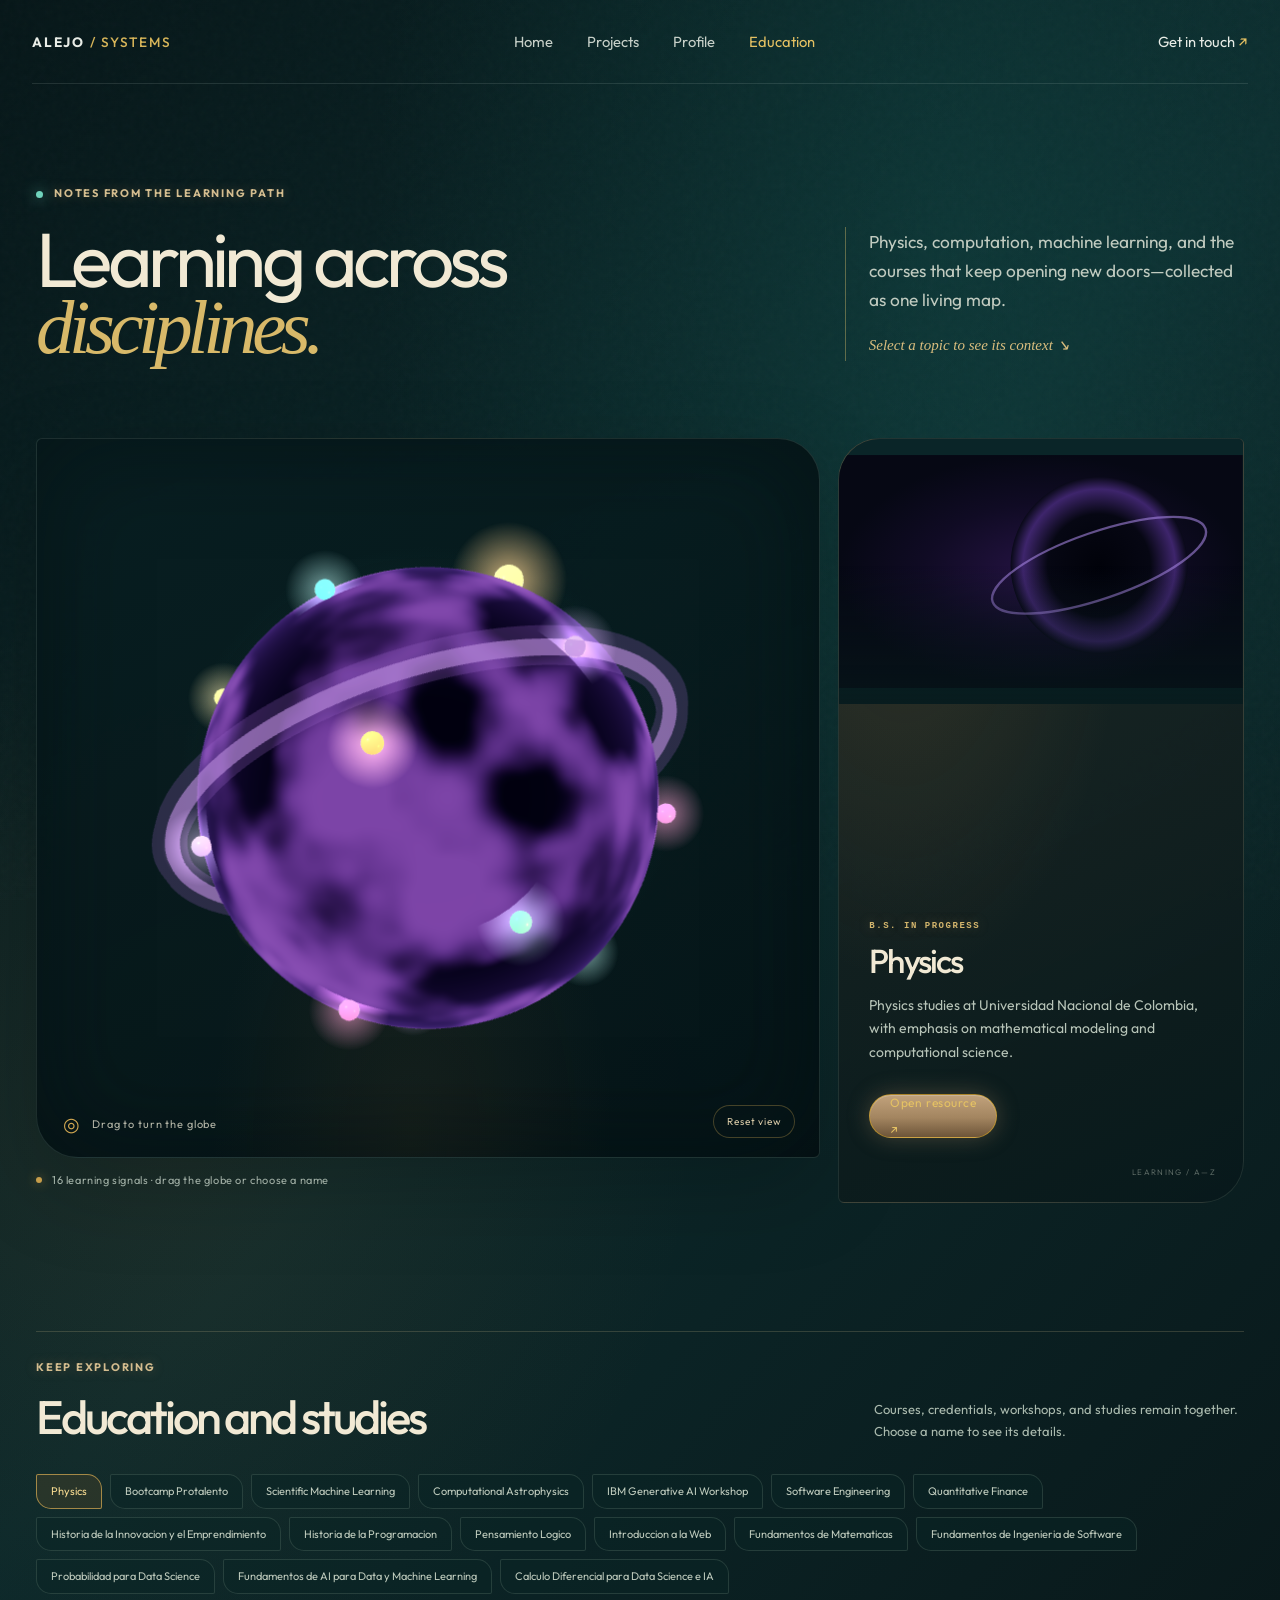
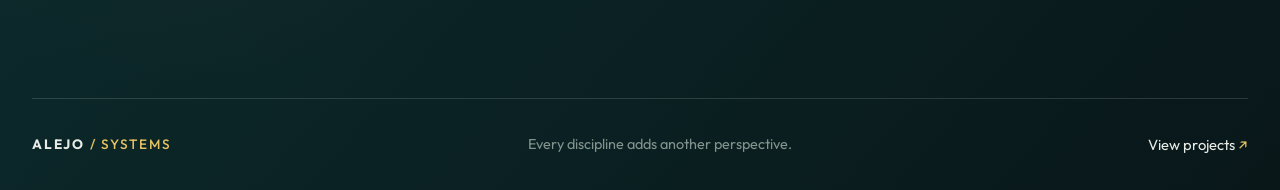
==== commit e80c9e3a: "Use seamless black and purple globe (education.html)" ====
--- a/education.html
+++ b/education.html
@@ -9,7 +9,7 @@
     <link rel="stylesheet" href="styles.css">
     <link rel="stylesheet" href="refresh.css">
     <link rel="stylesheet" href="atlas.css">
-    <link rel="stylesheet" href="renovation.css?v=20261019-clean-globe">
+    <link rel="stylesheet" href="renovation.css?v=20261019-purple-globe">
   </head>
   <body class="atlas-page learning-atlas" data-section="education">
     <header class="site-header">
@@ -76,9 +76,9 @@
     </footer>
 
     <script src="content.js"></script>
-    <script src="atlas-fallback.js"></script>
+    <script src="atlas-fallback.js?v=20261019-purple-globe"></script>
     <script src="scene-fallback.js"></script>
-    <script type="module" src="project-sphere.js?v=20261019-clean-globe"></script>
+    <script type="module" src="project-sphere.js?v=20261019-purple-globe"></script>
   </body>
 </html>
 
--- a/renovation.css
+++ b/renovation.css
@@ -58,9 +58,9 @@
 .scene-fallback { position: absolute; z-index: 1; inset: 0; display: grid; place-items: center; pointer-events: none; opacity: 1; transition: opacity .5s ease; }
 .atlas-stage.is-webgl-ready .scene-fallback { opacity: 0; }
 .scene-object { position: relative; width: min(64%, 450px); aspect-ratio: 1; transform-style: preserve-3d; transform: rotateX(var(--scene-x, -16deg)) rotateY(var(--scene-y, 25deg)); animation: scene-float 13s ease-in-out infinite alternate; filter: drop-shadow(0 34px 45px rgba(0,0,0,.42)); }
-.scene-core { position: absolute; inset: 18%; border-radius: 50%; background: radial-gradient(circle at 30% 25%, #274158 0%, #090d1d 30%, #02040b 62%, #492740 80%, #d09755 94%, #100d20 100%); box-shadow: inset -35px -32px 35px rgba(0,0,0,.65), inset 8px 6px 22px rgba(223,166,115,.28), 0 0 45px rgba(207,102,152,.25); transform: translateZ(40px); }
+.scene-core { position: absolute; inset: 18%; border-radius: 50%; background: radial-gradient(circle at 30% 25%, #31234e 0%, #140d2a 28%, #03040d 62%, #24123e 88%, #080713 100%); box-shadow: inset -35px -32px 35px rgba(0,0,0,.65), inset 8px 6px 22px rgba(134,99,210,.22), 0 0 45px rgba(106,68,195,.25); transform: translateZ(40px); }
 .scene-ring { position: absolute; inset: 10%; border: 2px solid rgba(224,183,96,.78); border-radius: 50%; box-shadow: 0 0 26px rgba(224,183,96,.3); transform-style: preserve-3d; }
-.scene-ring-one { transform: rotateX(69deg) rotateY(14deg) translateZ(55px); border-width: 5px; border-color: rgba(240,167,104,.8); box-shadow: 0 0 26px rgba(242,149,94,.7), inset 0 0 22px rgba(231,139,101,.4); }
+.scene-ring-one { transform: rotateX(69deg) rotateY(14deg) translateZ(55px); border-width: 5px; border-color: rgba(171,130,237,.78); box-shadow: 0 0 26px rgba(145,94,224,.55), inset 0 0 22px rgba(124,78,205,.35); }
 .scene-ring-two { inset: 3%; border-color: rgba(124,221,210,.57); transform: rotateY(70deg) rotateZ(26deg) translateZ(5px); }
 .scene-ring-three { inset: 24%; border-color: rgba(255,224,168,.4); transform: rotateX(27deg) rotateY(63deg) translateZ(115px); }
 .scene-ring-two, .scene-ring-three { display: none; }
@@ -68,7 +68,7 @@
 .scene-node-a { top: 21%; left: 32%; background: #82e4df; box-shadow: 0 0 0 7px rgba(130,228,223,.18), 0 0 20px 6px #5adbd0; }
 .scene-node-b { bottom: 23%; right: 14%; background: #ff86b9; box-shadow: 0 0 0 7px rgba(255,134,185,.18), 0 0 20px 6px #f56da7; }
 .scene-node-c { top: 44%; right: 9%; background: #c3a4ff; box-shadow: 0 0 0 7px rgba(195,164,255,.18), 0 0 20px 6px #a987ee; }
-.learning-atlas .scene-core { background: radial-gradient(circle at 30% 25%, #334c69 0%, #0b1024 32%, #02040c 65%, #384672 81%, #c9a9df 95%, #100d20 100%); }
+.learning-atlas .scene-core { background: radial-gradient(circle at 30% 25%, #372c5c 0%, #12102c 32%, #02040c 65%, #24133d 88%, #080713 100%); }
 .learning-atlas .scene-ring-one { border-color: rgba(197,159,255,.85); box-shadow: 0 0 28px rgba(183,147,250,.7); }
 @keyframes scene-float { to { transform: rotateX(calc(var(--scene-x, -16deg) + 6deg)) rotateY(calc(var(--scene-y, 25deg) + 20deg)) translateY(-12px); } }
 .atlas-stage:not(.is-webgl-ready) #project-sphere { pointer-events: none; }
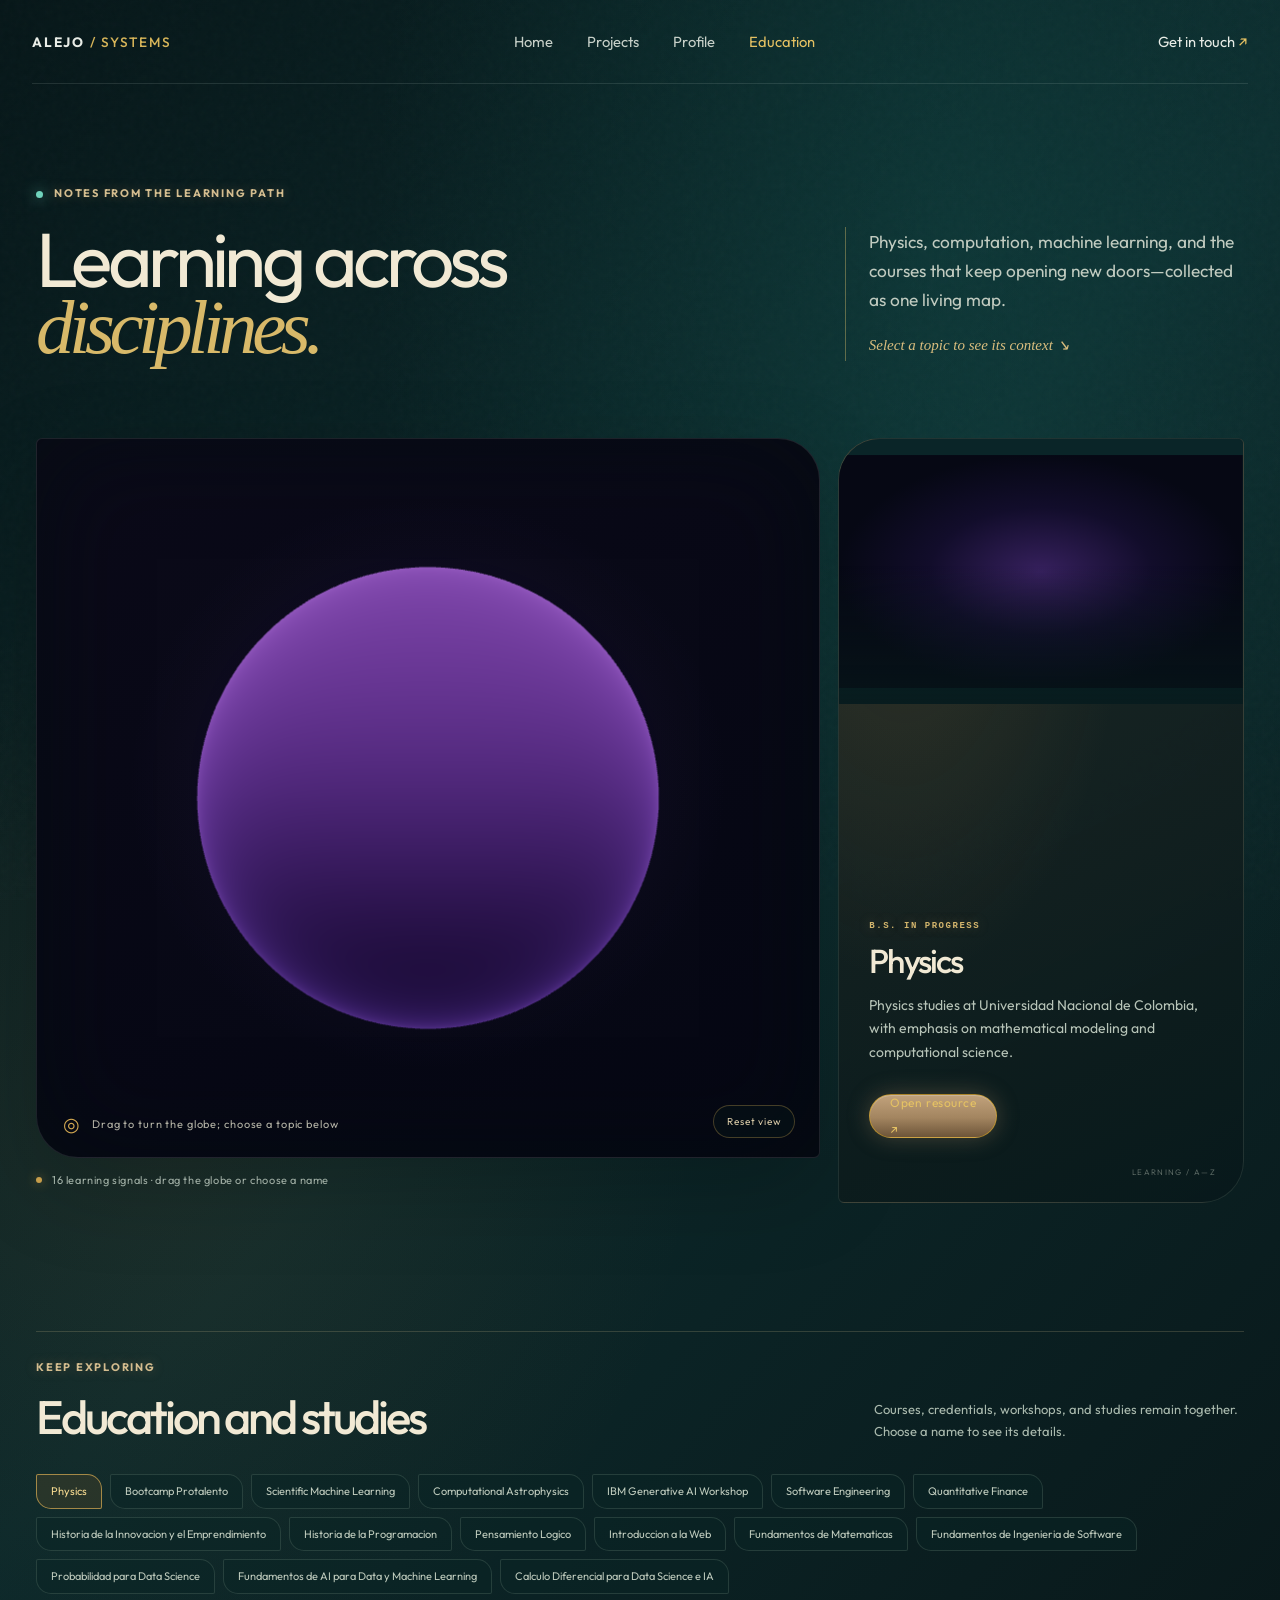
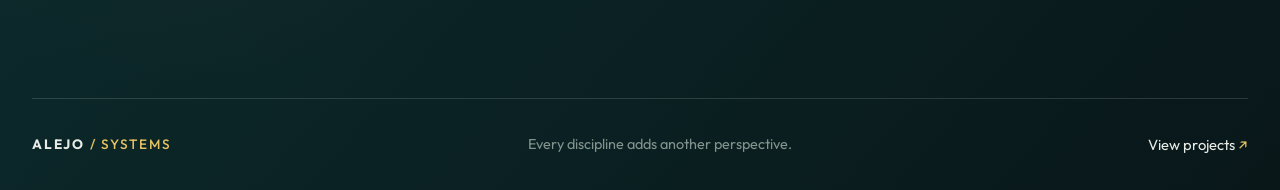
==== commit 5a00b8e7: "Leave only black-purple gradient on education globe (education.html)" ====
--- a/education.html
+++ b/education.html
@@ -9,7 +9,7 @@
     <link rel="stylesheet" href="styles.css">
     <link rel="stylesheet" href="refresh.css">
     <link rel="stylesheet" href="atlas.css">
-    <link rel="stylesheet" href="renovation.css?v=20261019-purple-globe">
+    <link rel="stylesheet" href="renovation.css?v=20261019-education-gradient">
   </head>
   <body class="atlas-page learning-atlas" data-section="education">
     <header class="site-header">
@@ -40,9 +40,9 @@
           <div class="atlas-stage" id="atlas-stage">
             <div class="atlas-halo atlas-halo-one" aria-hidden="true"></div>
             <div class="atlas-halo atlas-halo-two" aria-hidden="true"></div>
-            <div class="scene-fallback" aria-hidden="true"><div class="scene-object"><div class="scene-core"></div><div class="scene-ring scene-ring-one"></div><div class="scene-ring scene-ring-two"></div><div class="scene-ring scene-ring-three"></div><div class="scene-node scene-node-a"></div><div class="scene-node scene-node-b"></div><div class="scene-node scene-node-c"></div></div></div>
-            <canvas id="project-sphere" aria-label="Three-dimensional globe of learning topics. Drag to rotate and select a glowing point."></canvas>
-            <p class="atlas-stage-hint"><span class="drag-glyph" aria-hidden="true">◎</span> Drag to turn the globe</p>
+            <div class="scene-fallback" aria-hidden="true"><div class="scene-object"><div class="scene-core"></div></div></div>
+            <canvas id="project-sphere" aria-label="Three-dimensional black and purple gradient globe. Drag to rotate; choose a topic from the index below."></canvas>
+            <p class="atlas-stage-hint"><span class="drag-glyph" aria-hidden="true">◎</span> Drag to turn the globe; choose a topic below</p>
             <button id="atlas-reset" class="atlas-reset" type="button" aria-label="Reset globe rotation">Reset view</button>
           </div>
           <div class="atlas-statusline"><span class="status-light" aria-hidden="true"></span><span id="atlas-status" aria-live="polite">Preparing the education globe…</span></div>
@@ -53,7 +53,7 @@
           <div class="project-detail-copy">
             <p class="detail-kicker" id="detail-kicker">LEARNING SIGNAL</p>
             <h2 id="detail-title">Select a topic</h2>
-            <p id="detail-copy">Select a glowing point on the globe, or choose a topic from the index below.</p>
+            <p id="detail-copy">Choose a topic from the index below to see its details.</p>
             <a id="detail-link" class="project-open-link" href="https://github.com/AlejoProjects" target="_blank" rel="noreferrer">Open resource <span aria-hidden="true">↗</span></a>
           </div>
           <span class="detail-index" aria-hidden="true">LEARNING / A—Z</span>
@@ -76,9 +76,9 @@
     </footer>
 
     <script src="content.js"></script>
-    <script src="atlas-fallback.js?v=20261019-purple-globe"></script>
+    <script src="atlas-fallback.js?v=20261019-education-gradient"></script>
     <script src="scene-fallback.js"></script>
-    <script type="module" src="project-sphere.js?v=20261019-purple-globe"></script>
+    <script type="module" src="project-sphere.js?v=20261019-education-gradient"></script>
   </body>
 </html>
 
--- a/renovation.css
+++ b/renovation.css
@@ -69,7 +69,8 @@
 .scene-node-b { bottom: 23%; right: 14%; background: #ff86b9; box-shadow: 0 0 0 7px rgba(255,134,185,.18), 0 0 20px 6px #f56da7; }
 .scene-node-c { top: 44%; right: 9%; background: #c3a4ff; box-shadow: 0 0 0 7px rgba(195,164,255,.18), 0 0 20px 6px #a987ee; }
 .learning-atlas .scene-core { background: radial-gradient(circle at 30% 25%, #372c5c 0%, #12102c 32%, #02040c 65%, #24133d 88%, #080713 100%); }
-.learning-atlas .scene-ring-one { border-color: rgba(197,159,255,.85); box-shadow: 0 0 28px rgba(183,147,250,.7); }
+.learning-atlas .scene-ring { display: none; }
+.learning-atlas .atlas-stage { background: radial-gradient(ellipse at 50% 48%, rgba(58,32,103,.28), transparent 54%), linear-gradient(155deg, #0b0a19, #050713); }
 @keyframes scene-float { to { transform: rotateX(calc(var(--scene-x, -16deg) + 6deg)) rotateY(calc(var(--scene-y, 25deg) + 20deg)) translateY(-12px); } }
 .atlas-stage:not(.is-webgl-ready) #project-sphere { pointer-events: none; }
 .atlas-stage:not(.is-webgl-ready) .scene-fallback { pointer-events: auto; cursor: grab; touch-action: pan-y; }
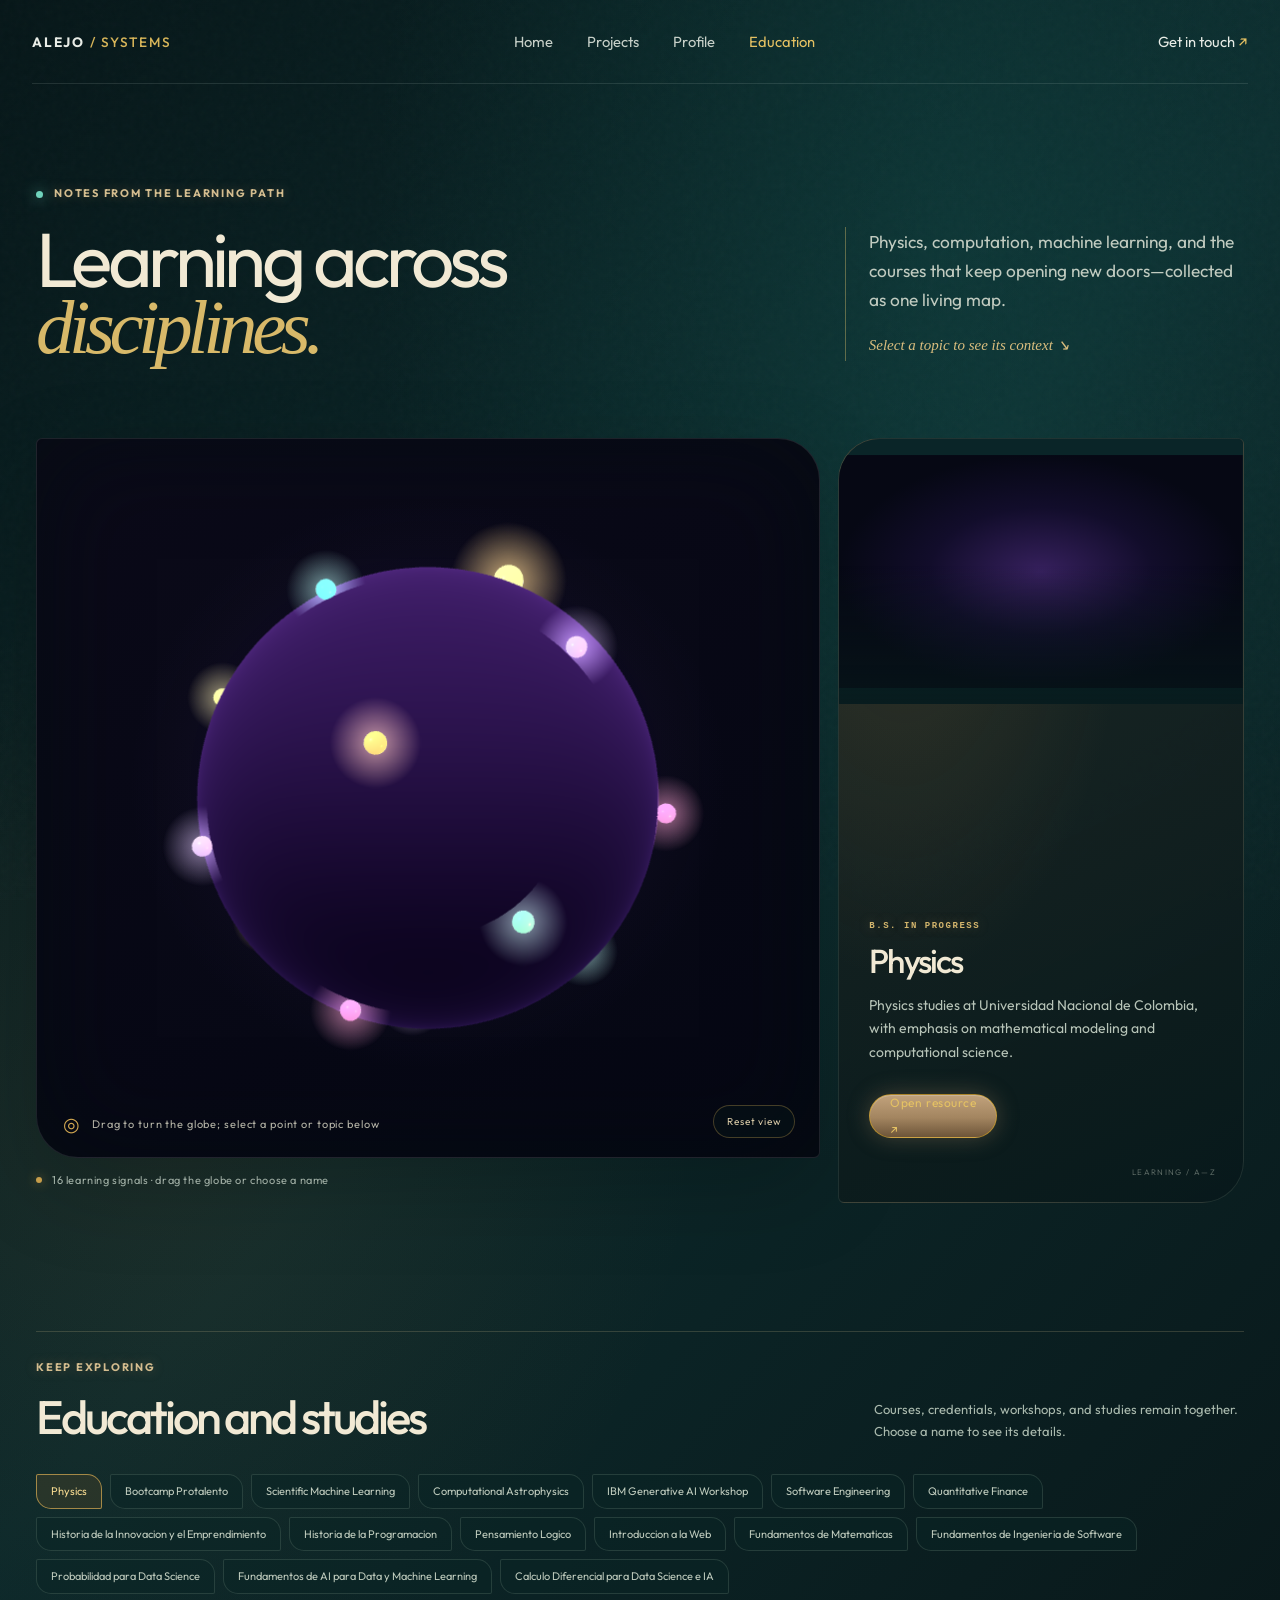
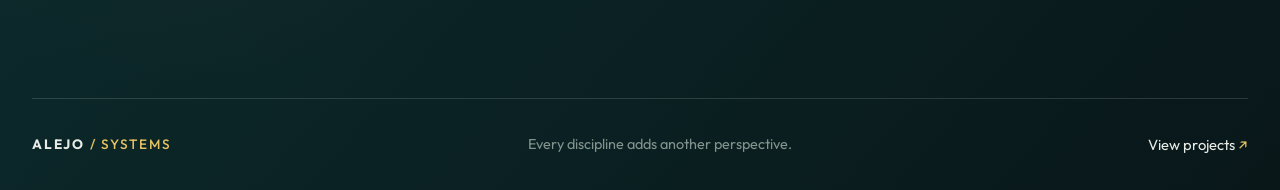
==== commit 666607d8: "Restore interactive globes and back-navigation rendering (education.html)" ====
--- a/education.html
+++ b/education.html
@@ -9,7 +9,7 @@
     <link rel="stylesheet" href="styles.css">
     <link rel="stylesheet" href="refresh.css">
     <link rel="stylesheet" href="atlas.css">
-    <link rel="stylesheet" href="renovation.css?v=20261019-education-gradient">
+    <link rel="stylesheet" href="renovation.css?v=20261019-stable-globes">
   </head>
   <body class="atlas-page learning-atlas" data-section="education">
     <header class="site-header">
@@ -40,9 +40,9 @@
           <div class="atlas-stage" id="atlas-stage">
             <div class="atlas-halo atlas-halo-one" aria-hidden="true"></div>
             <div class="atlas-halo atlas-halo-two" aria-hidden="true"></div>
-            <div class="scene-fallback" aria-hidden="true"><div class="scene-object"><div class="scene-core"></div></div></div>
-            <canvas id="project-sphere" aria-label="Three-dimensional black and purple gradient globe. Drag to rotate; choose a topic from the index below."></canvas>
-            <p class="atlas-stage-hint"><span class="drag-glyph" aria-hidden="true">◎</span> Drag to turn the globe; choose a topic below</p>
+            <div class="scene-fallback" aria-hidden="true"><div class="scene-object"><div class="scene-core"></div><div class="scene-node scene-node-a"></div><div class="scene-node scene-node-b"></div><div class="scene-node scene-node-c"></div></div></div>
+            <canvas id="project-sphere" aria-label="Three-dimensional black and purple globe of learning topics. Drag to rotate and select a glowing point."></canvas>
+            <p class="atlas-stage-hint"><span class="drag-glyph" aria-hidden="true">◎</span> Drag to turn the globe; select a point or topic below</p>
             <button id="atlas-reset" class="atlas-reset" type="button" aria-label="Reset globe rotation">Reset view</button>
           </div>
           <div class="atlas-statusline"><span class="status-light" aria-hidden="true"></span><span id="atlas-status" aria-live="polite">Preparing the education globe…</span></div>
@@ -53,7 +53,7 @@
           <div class="project-detail-copy">
             <p class="detail-kicker" id="detail-kicker">LEARNING SIGNAL</p>
             <h2 id="detail-title">Select a topic</h2>
-            <p id="detail-copy">Choose a topic from the index below to see its details.</p>
+            <p id="detail-copy">Select a glowing point or choose a topic from the index below.</p>
             <a id="detail-link" class="project-open-link" href="https://github.com/AlejoProjects" target="_blank" rel="noreferrer">Open resource <span aria-hidden="true">↗</span></a>
           </div>
           <span class="detail-index" aria-hidden="true">LEARNING / A—Z</span>
@@ -76,9 +76,9 @@
     </footer>
 
     <script src="content.js"></script>
-    <script src="atlas-fallback.js?v=20261019-education-gradient"></script>
+    <script src="atlas-fallback.js?v=20261019-stable-globes"></script>
     <script src="scene-fallback.js"></script>
-    <script type="module" src="project-sphere.js?v=20261019-education-gradient"></script>
+    <script type="module" src="project-sphere.js?v=20261019-stable-globes"></script>
   </body>
 </html>
 
--- a/renovation.css
+++ b/renovation.css
@@ -58,17 +58,17 @@
 .scene-fallback { position: absolute; z-index: 1; inset: 0; display: grid; place-items: center; pointer-events: none; opacity: 1; transition: opacity .5s ease; }
 .atlas-stage.is-webgl-ready .scene-fallback { opacity: 0; }
 .scene-object { position: relative; width: min(64%, 450px); aspect-ratio: 1; transform-style: preserve-3d; transform: rotateX(var(--scene-x, -16deg)) rotateY(var(--scene-y, 25deg)); animation: scene-float 13s ease-in-out infinite alternate; filter: drop-shadow(0 34px 45px rgba(0,0,0,.42)); }
-.scene-core { position: absolute; inset: 18%; border-radius: 50%; background: radial-gradient(circle at 30% 25%, #31234e 0%, #140d2a 28%, #03040d 62%, #24123e 88%, #080713 100%); box-shadow: inset -35px -32px 35px rgba(0,0,0,.65), inset 8px 6px 22px rgba(134,99,210,.22), 0 0 45px rgba(106,68,195,.25); transform: translateZ(40px); }
+.scene-core { position: absolute; inset: 18%; border-radius: 50%; background: radial-gradient(circle at 30% 25%, #1e1835 0%, #0d0b1c 32%, #020309 68%, #160f2b 92%, #060611 100%); box-shadow: inset -35px -32px 35px rgba(0,0,0,.7), inset 8px 6px 22px rgba(95,69,155,.16), 0 0 40px rgba(75,48,143,.2); transform: translateZ(40px); }
 .scene-ring { position: absolute; inset: 10%; border: 2px solid rgba(224,183,96,.78); border-radius: 50%; box-shadow: 0 0 26px rgba(224,183,96,.3); transform-style: preserve-3d; }
 .scene-ring-one { transform: rotateX(69deg) rotateY(14deg) translateZ(55px); border-width: 5px; border-color: rgba(171,130,237,.78); box-shadow: 0 0 26px rgba(145,94,224,.55), inset 0 0 22px rgba(124,78,205,.35); }
 .scene-ring-two { inset: 3%; border-color: rgba(124,221,210,.57); transform: rotateY(70deg) rotateZ(26deg) translateZ(5px); }
 .scene-ring-three { inset: 24%; border-color: rgba(255,224,168,.4); transform: rotateX(27deg) rotateY(63deg) translateZ(115px); }
-.scene-ring-two, .scene-ring-three { display: none; }
+.scene-ring { display: none; }
 .scene-node { position: absolute; width: 19px; aspect-ratio: 1; border-radius: 50%; background: #ffbd70; box-shadow: 0 0 0 7px rgba(255,189,112,.18), 0 0 18px 5px #ff995c; transform: translateZ(100px); }
 .scene-node-a { top: 21%; left: 32%; background: #82e4df; box-shadow: 0 0 0 7px rgba(130,228,223,.18), 0 0 20px 6px #5adbd0; }
 .scene-node-b { bottom: 23%; right: 14%; background: #ff86b9; box-shadow: 0 0 0 7px rgba(255,134,185,.18), 0 0 20px 6px #f56da7; }
 .scene-node-c { top: 44%; right: 9%; background: #c3a4ff; box-shadow: 0 0 0 7px rgba(195,164,255,.18), 0 0 20px 6px #a987ee; }
-.learning-atlas .scene-core { background: radial-gradient(circle at 30% 25%, #372c5c 0%, #12102c 32%, #02040c 65%, #24133d 88%, #080713 100%); }
+.learning-atlas .scene-core { background: radial-gradient(circle at 30% 25%, #1e1835 0%, #0d0b1c 32%, #020309 68%, #160f2b 92%, #060611 100%); }
 .learning-atlas .scene-ring { display: none; }
 .learning-atlas .atlas-stage { background: radial-gradient(ellipse at 50% 48%, rgba(58,32,103,.28), transparent 54%), linear-gradient(155deg, #0b0a19, #050713); }
 @keyframes scene-float { to { transform: rotateX(calc(var(--scene-x, -16deg) + 6deg)) rotateY(calc(var(--scene-y, 25deg) + 20deg)) translateY(-12px); } }
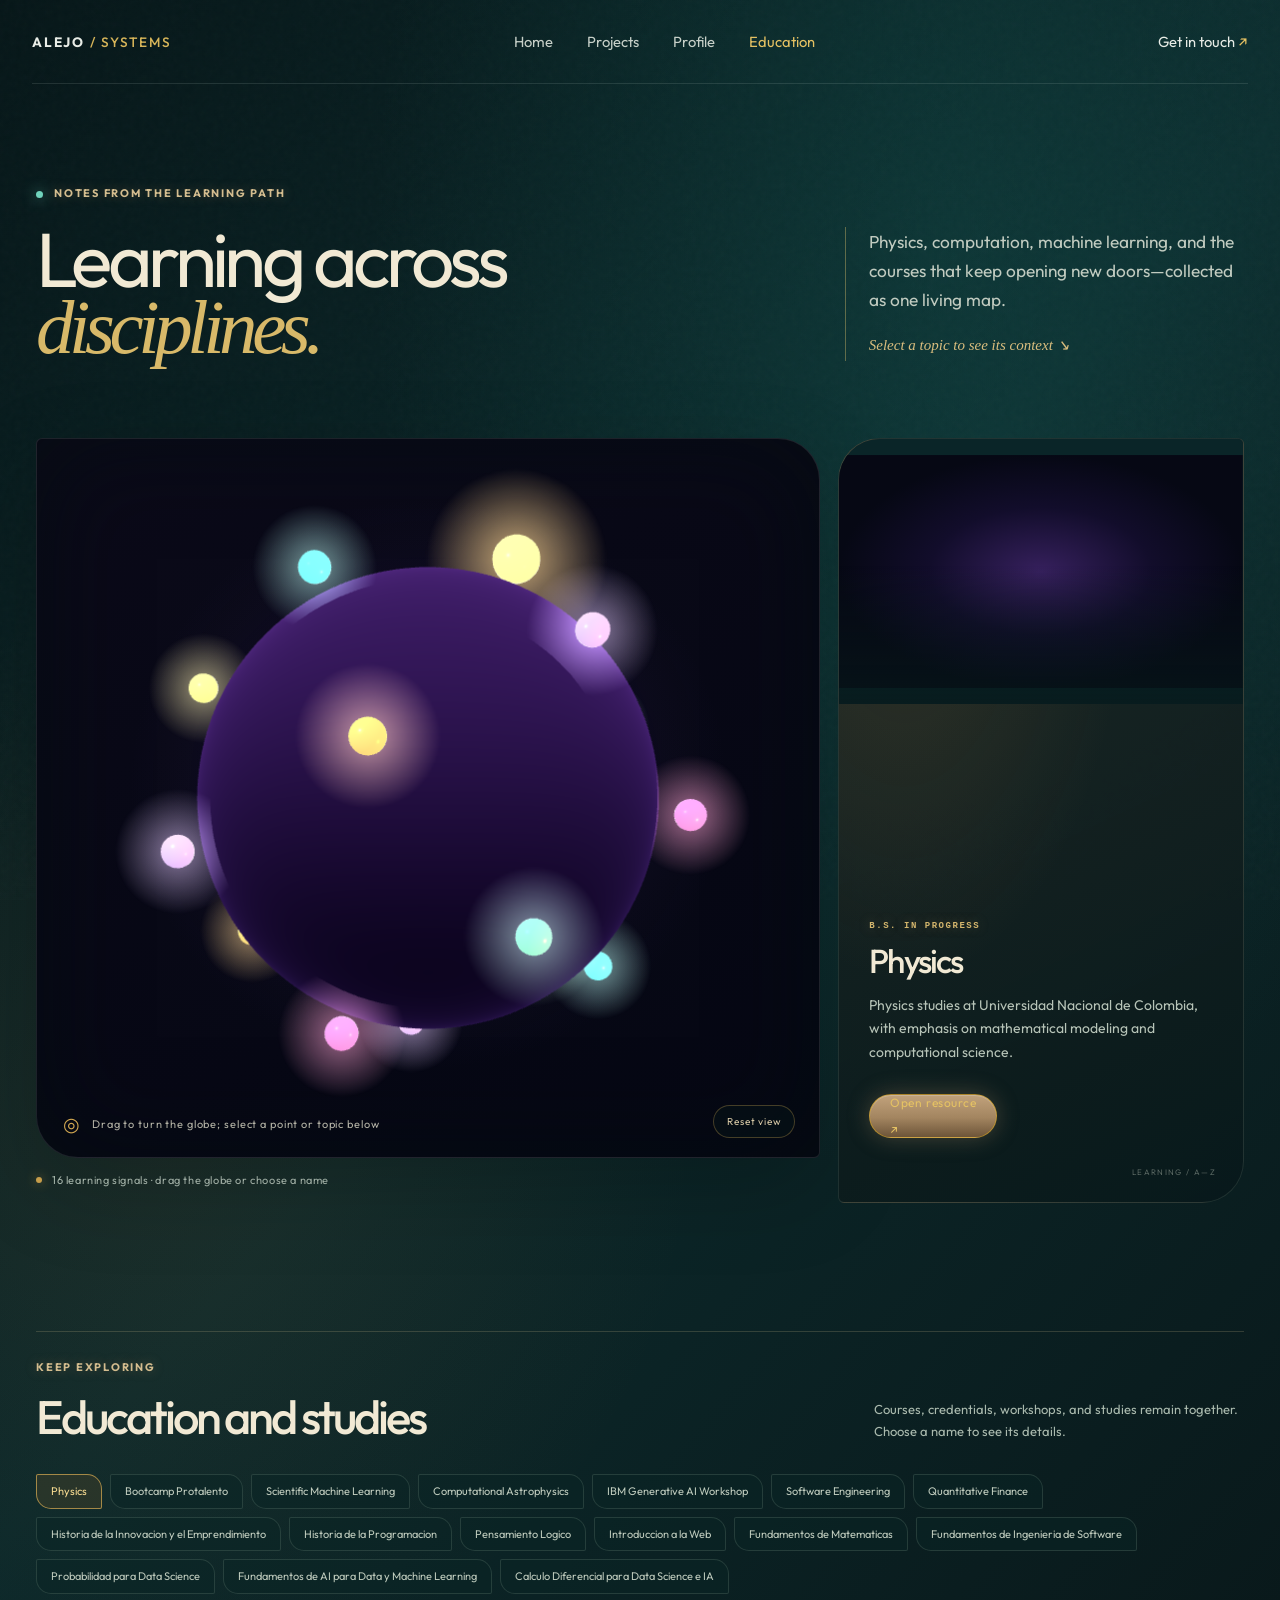
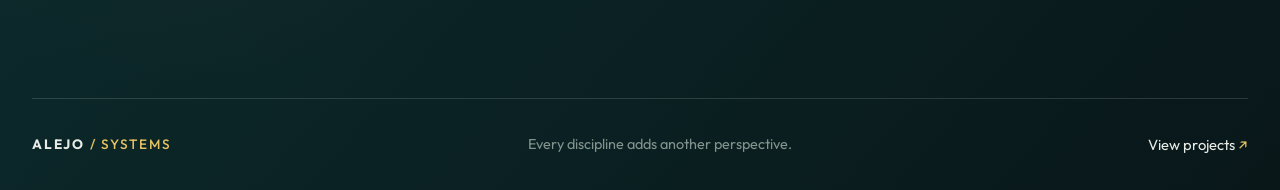
==== commit d4a5906a: "Load visible interactive globe on education.html" ====
--- a/education.html
+++ b/education.html
@@ -78,7 +78,7 @@
     <script src="content.js"></script>
     <script src="atlas-fallback.js?v=20261019-stable-globes"></script>
     <script src="scene-fallback.js"></script>
-    <script type="module" src="project-sphere.js?v=20261019-stable-globes"></script>
+    <script type="module" src="orbit-scene.js"></script>
   </body>
 </html>
 
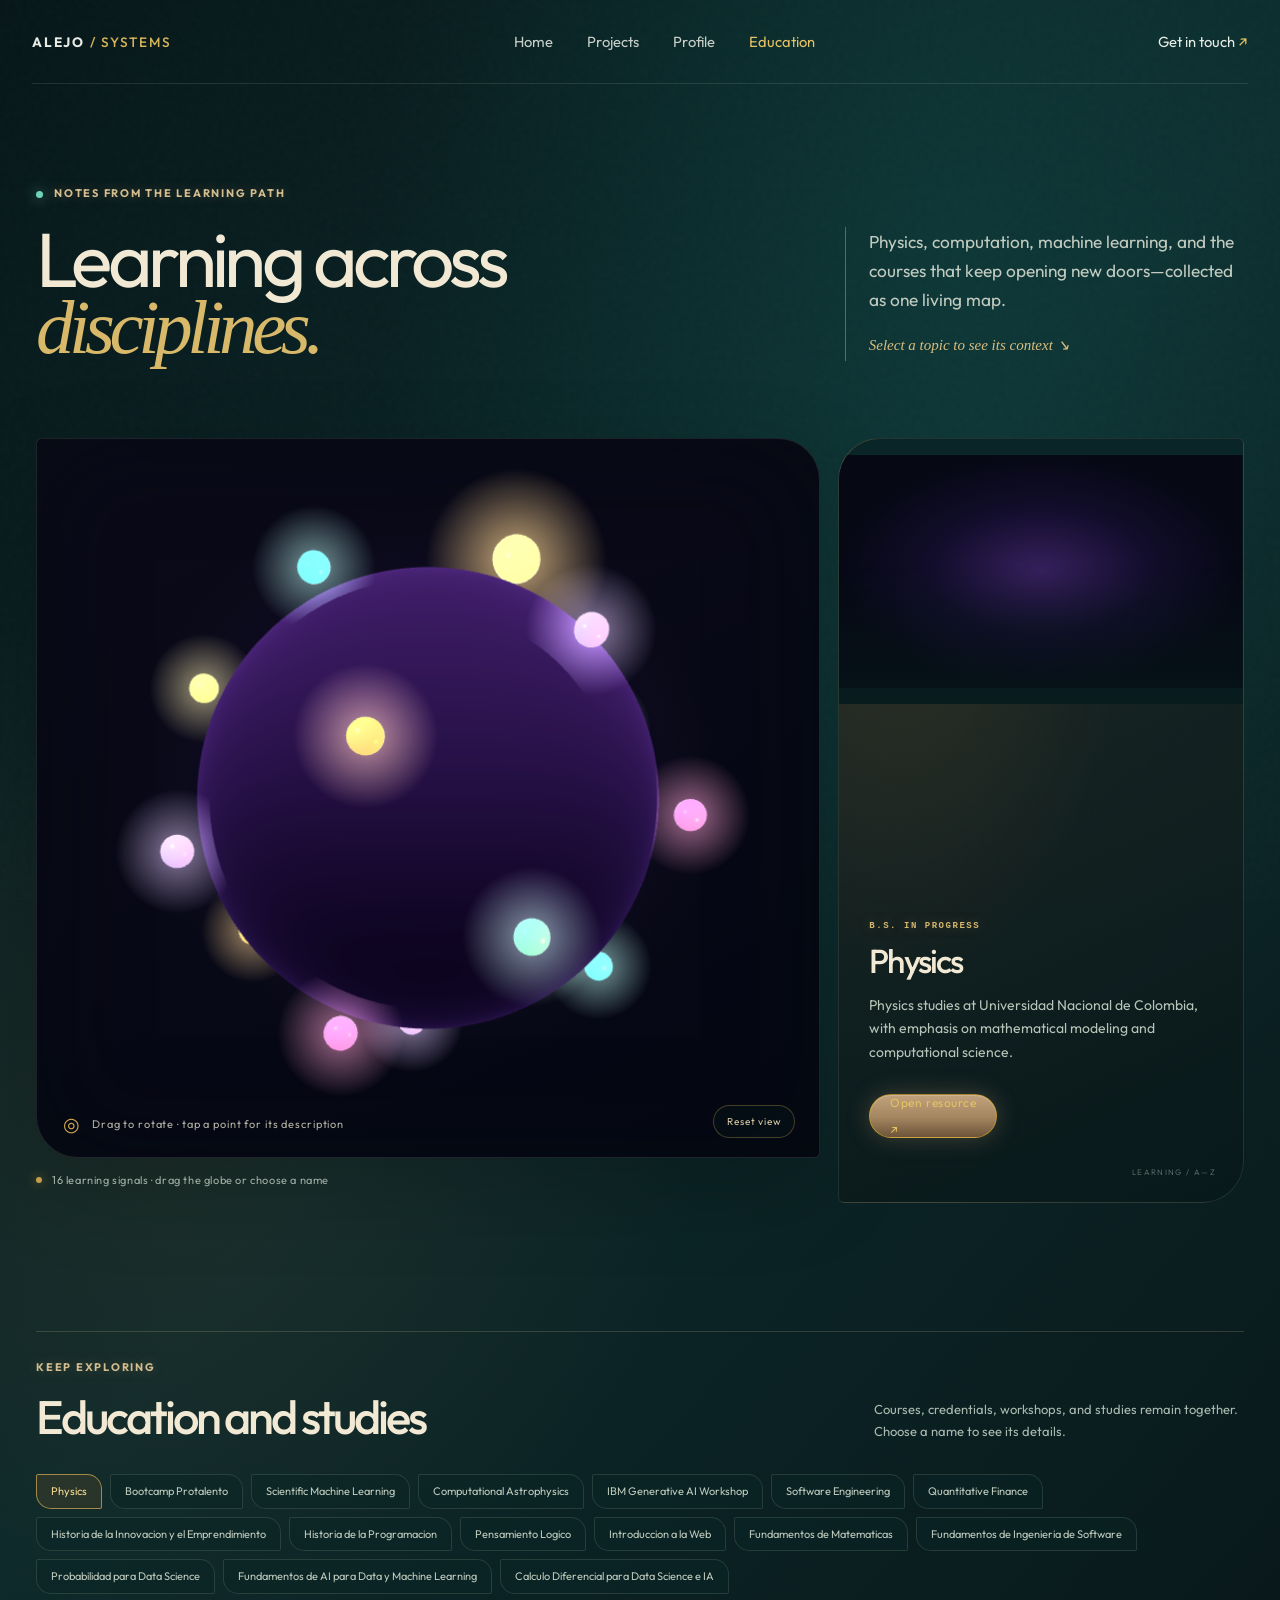
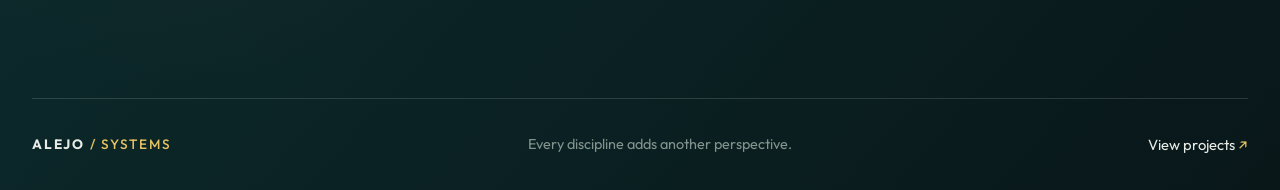
==== commit f5b2bb08: "Make globe points actionable on education.html" ====
--- a/education.html
+++ b/education.html
@@ -1,84 +1,95 @@
-<!doctype html>
-<html lang="en">
-  <head>
-    <meta charset="utf-8">
-    <meta name="viewport" content="width=device-width, initial-scale=1">
-    <meta name="theme-color" content="#071719">
-    <title>Learning in orbit | Alejo</title>
-    <meta name="description" content="An interactive view of Alejo's physics studies, software learning, workshops, and credentials.">
-    <link rel="stylesheet" href="styles.css">
-    <link rel="stylesheet" href="refresh.css">
-    <link rel="stylesheet" href="atlas.css">
-    <link rel="stylesheet" href="renovation.css?v=20261019-stable-globes">
-  </head>
-  <body class="atlas-page learning-atlas" data-section="education">
-    <header class="site-header">
-      <a class="site-mark" href="index.html" aria-label="Alejo home">ALEJO<span> / SYSTEMS</span></a>
-      <nav class="top-nav home-nav" aria-label="Main navigation">
-        <a href="index.html">Home</a>
-        <a href="projects.html">Projects</a>
-        <a href="interests.html">Profile</a>
-        <a class="is-current" href="education.html">Education</a>
-      </nav>
-      <a class="header-contact" href="index.html#contact">Get in touch <span aria-hidden="true">↗</span></a>
-    </header>
+<!doctype html>
+<html lang="en">
+  <head>
+    <meta charset="utf-8">
+    <meta name="viewport" content="width=device-width, initial-scale=1">
+    <meta name="theme-color" content="#071719">
+    <title>Learning in orbit | Alejo</title>
+    <meta name="description" content="An interactive view of Alejo's physics studies, software learning, workshops, and credentials.">
+    <link rel="stylesheet" href="styles.css">
+    <link rel="stylesheet" href="refresh.css">
+    <link rel="stylesheet" href="atlas.css">
+    <link rel="stylesheet" href="renovation.css?v=20261027-point-actions">
+  </head>
+  <body class="atlas-page learning-atlas" data-section="education">
+    <header class="site-header">
+      <a class="site-mark" href="index.html" aria-label="Alejo home">ALEJO<span> / SYSTEMS</span></a>
+      <nav class="top-nav home-nav" aria-label="Main navigation">
+        <a href="index.html">Home</a>
+        <a href="projects.html">Projects</a>
+        <a href="interests.html">Profile</a>
+        <a class="is-current" href="education.html">Education</a>
+      </nav>
+      <a class="header-contact" href="index.html#contact">Get in touch <span aria-hidden="true">↗</span></a>
+    </header>
+
+    <main class="atlas-main">
+      <section class="atlas-intro" aria-labelledby="atlas-title">
+        <div>
+          <p class="eyebrow"><span class="eyebrow-dot"></span> Notes from the learning path</p>
+          <h1 id="atlas-title">Learning across<br><em>disciplines.</em></h1>
+        </div>
+        <div class="atlas-intro-note">
+          <p>Physics, computation, machine learning, and the courses that keep opening new doors—collected as one living map.</p>
+          <p class="atlas-handnote">Select a topic to see its context <span aria-hidden="true">↘</span></p>
+        </div>
+      </section>
+
+      <section class="atlas-composition" aria-label="Interactive 3D education globe">
+        <div class="atlas-stage-wrap">
+          <div class="atlas-stage" id="atlas-stage">
+            <div class="atlas-halo atlas-halo-one" aria-hidden="true"></div>
+            <div class="atlas-halo atlas-halo-two" aria-hidden="true"></div>
+            <div class="scene-fallback"><div class="scene-object"><div class="scene-core"></div><button class="scene-node scene-node-a" data-index="0" type="button"></button><button class="scene-node scene-node-b" data-index="1" type="button"></button><button class="scene-node scene-node-c" data-index="2" type="button"></button></div></div>
+            <canvas id="project-sphere" tabindex="0" aria-label="Three-dimensional education globe. Drag to rotate; tap a glowing point to open its description card."></canvas>
+            <p class="atlas-stage-hint"><span class="drag-glyph" aria-hidden="true">◎</span> Drag to rotate · tap a point for its description</p>
+            <button id="atlas-reset" class="atlas-reset" type="button" aria-label="Reset globe rotation">Reset view</button>
+          </div>
+          <div class="atlas-statusline"><span class="status-light" aria-hidden="true"></span><span id="atlas-status" aria-live="polite">Preparing the education globe…</span></div>
+        </div>
+
+        <aside class="project-detail" aria-live="polite" aria-label="Selected learning item">
+          <div class="project-art" id="project-art" aria-hidden="true"></div>
+          <div class="project-detail-copy">
+            <p class="detail-kicker" id="detail-kicker">LEARNING SIGNAL</p>
+            <h2 id="detail-title">Select a topic</h2>
+            <p id="detail-copy">Select a glowing point or choose a topic from the index below.</p>
+            <a id="detail-link" class="project-open-link" href="https://github.com/AlejoProjects" target="_blank" rel="noreferrer">Open resource <span aria-hidden="true">↗</span></a>
+          </div>
+          <span class="detail-index" aria-hidden="true">LEARNING / A—Z</span>
+        </aside>
+      </section>
+
+      <dialog id="education-card" class="education-card" aria-labelledby="education-card-title" aria-describedby="education-card-copy">
+        <div class="education-card-inner">
+          <button id="education-card-close" class="education-card-close" type="button" aria-label="Close description">Close ×</button>
+          <p class="eyebrow" id="education-card-tag">Education</p>
+          <h2 id="education-card-title">Learning topic</h2>
+          <p id="education-card-copy"></p>
+          <a id="education-card-resource" href="https://github.com/AlejoProjects" target="_blank" rel="noreferrer" hidden>Open resource ↗</a>
+        </div>
+      </dialog>
+
+      <section class="atlas-index-section" aria-labelledby="index-title">
+        <div class="atlas-index-heading">
+          <div><p class="eyebrow">Keep exploring</p><h2 id="index-title">Education and studies</h2></div>
+          <p>Courses, credentials, workshops, and studies remain together. Choose a name to see its details.</p>
+        </div>
+        <div class="atlas-index" id="atlas-index" aria-label="All learning topics"></div>
+      </section>
+    </main>
+
+    <footer class="site-footer atlas-footer" id="contact">
+      <a class="site-mark" href="index.html">ALEJO<span> / SYSTEMS</span></a>
+      <p>Every discipline adds another perspective.</p>
+      <a href="projects.html">View projects <span aria-hidden="true">↗</span></a>
+    </footer>
+
+    <script src="content.js"></script>
+    <script src="atlas-fallback.js?v=20261019-stable-globes"></script>
+    <script src="scene-fallback.js?v=20261027-point-actions"></script>
+    <script type="module" src="orbit-scene.js?v=20261027-point-actions"></script>
+  </body>
+</html>
+
 
-    <main class="atlas-main">
-      <section class="atlas-intro" aria-labelledby="atlas-title">
-        <div>
-          <p class="eyebrow"><span class="eyebrow-dot"></span> Notes from the learning path</p>
-          <h1 id="atlas-title">Learning across<br><em>disciplines.</em></h1>
-        </div>
-        <div class="atlas-intro-note">
-          <p>Physics, computation, machine learning, and the courses that keep opening new doors—collected as one living map.</p>
-          <p class="atlas-handnote">Select a topic to see its context <span aria-hidden="true">↘</span></p>
-        </div>
-      </section>
-
-      <section class="atlas-composition" aria-label="Interactive 3D education globe">
-        <div class="atlas-stage-wrap">
-          <div class="atlas-stage" id="atlas-stage">
-            <div class="atlas-halo atlas-halo-one" aria-hidden="true"></div>
-            <div class="atlas-halo atlas-halo-two" aria-hidden="true"></div>
-            <div class="scene-fallback" aria-hidden="true"><div class="scene-object"><div class="scene-core"></div><div class="scene-node scene-node-a"></div><div class="scene-node scene-node-b"></div><div class="scene-node scene-node-c"></div></div></div>
-            <canvas id="project-sphere" aria-label="Three-dimensional black and purple globe of learning topics. Drag to rotate and select a glowing point."></canvas>
-            <p class="atlas-stage-hint"><span class="drag-glyph" aria-hidden="true">◎</span> Drag to turn the globe; select a point or topic below</p>
-            <button id="atlas-reset" class="atlas-reset" type="button" aria-label="Reset globe rotation">Reset view</button>
-          </div>
-          <div class="atlas-statusline"><span class="status-light" aria-hidden="true"></span><span id="atlas-status" aria-live="polite">Preparing the education globe…</span></div>
-        </div>
-
-        <aside class="project-detail" aria-live="polite" aria-label="Selected learning item">
-          <div class="project-art" id="project-art" aria-hidden="true"></div>
-          <div class="project-detail-copy">
-            <p class="detail-kicker" id="detail-kicker">LEARNING SIGNAL</p>
-            <h2 id="detail-title">Select a topic</h2>
-            <p id="detail-copy">Select a glowing point or choose a topic from the index below.</p>
-            <a id="detail-link" class="project-open-link" href="https://github.com/AlejoProjects" target="_blank" rel="noreferrer">Open resource <span aria-hidden="true">↗</span></a>
-          </div>
-          <span class="detail-index" aria-hidden="true">LEARNING / A—Z</span>
-        </aside>
-      </section>
-
-      <section class="atlas-index-section" aria-labelledby="index-title">
-        <div class="atlas-index-heading">
-          <div><p class="eyebrow">Keep exploring</p><h2 id="index-title">Education and studies</h2></div>
-          <p>Courses, credentials, workshops, and studies remain together. Choose a name to see its details.</p>
-        </div>
-        <div class="atlas-index" id="atlas-index" aria-label="All learning topics"></div>
-      </section>
-    </main>
-
-    <footer class="site-footer atlas-footer" id="contact">
-      <a class="site-mark" href="index.html">ALEJO<span> / SYSTEMS</span></a>
-      <p>Every discipline adds another perspective.</p>
-      <a href="projects.html">View projects <span aria-hidden="true">↗</span></a>
-    </footer>
-
-    <script src="content.js"></script>
-    <script src="atlas-fallback.js?v=20261019-stable-globes"></script>
-    <script src="scene-fallback.js"></script>
-    <script type="module" src="orbit-scene.js"></script>
-  </body>
-</html>
-
--- a/renovation.css
+++ b/renovation.css
@@ -64,7 +64,8 @@
 .scene-ring-two { inset: 3%; border-color: rgba(124,221,210,.57); transform: rotateY(70deg) rotateZ(26deg) translateZ(5px); }
 .scene-ring-three { inset: 24%; border-color: rgba(255,224,168,.4); transform: rotateX(27deg) rotateY(63deg) translateZ(115px); }
 .scene-ring { display: none; }
-.scene-node { position: absolute; width: 19px; aspect-ratio: 1; border-radius: 50%; background: #ffbd70; box-shadow: 0 0 0 7px rgba(255,189,112,.18), 0 0 18px 5px #ff995c; transform: translateZ(100px); }
+.scene-node { position: absolute; width: 19px; aspect-ratio: 1; padding: 0; border: 0; border-radius: 50%; background: #ffbd70; box-shadow: 0 0 0 7px rgba(255,189,112,.18), 0 0 18px 5px #ff995c; transform: translateZ(100px); cursor: pointer; }
+.scene-node:focus-visible { outline: 2px solid #faf5ff; outline-offset: 10px; }
 .scene-node-a { top: 21%; left: 32%; background: #82e4df; box-shadow: 0 0 0 7px rgba(130,228,223,.18), 0 0 20px 6px #5adbd0; }
 .scene-node-b { bottom: 23%; right: 14%; background: #ff86b9; box-shadow: 0 0 0 7px rgba(255,134,185,.18), 0 0 20px 6px #f56da7; }
 .scene-node-c { top: 44%; right: 9%; background: #c3a4ff; box-shadow: 0 0 0 7px rgba(195,164,255,.18), 0 0 20px 6px #a987ee; }
@@ -75,6 +76,14 @@
 .atlas-stage:not(.is-webgl-ready) #project-sphere { pointer-events: none; }
 .atlas-stage:not(.is-webgl-ready) .scene-fallback { pointer-events: auto; cursor: grab; touch-action: pan-y; }
 .atlas-page .atlas-intro h1 { font-family: "Outfit", sans-serif; font-size: clamp(3.3rem, 6vw, 6.6rem); font-weight: 400; letter-spacing: -.06em; }
+.education-card { width: min(540px, calc(100% - 32px)); max-height: min(80vh, 650px); margin: auto; padding: 0; overflow: auto; border: 1px solid rgba(168,136,222,.5); border-radius: 22px; background: radial-gradient(circle at 90% 0%, #25183d, #0b0b18 62%); color: #f1eafa; font-family: "Outfit", "Segoe UI", sans-serif; box-shadow: 0 32px 90px rgba(0,0,0,.55); }
+.education-card::backdrop { background: rgba(2,4,12,.76); backdrop-filter: blur(8px); }
+.education-card-inner { padding: clamp(25px, 5vw, 44px); }
+.education-card-close { display: block; margin: 0 0 44px auto; padding: 7px 12px; border: 1px solid rgba(204,184,241,.4); border-radius: 999px; background: transparent; color: #eee4fb; font: inherit; cursor: pointer; }
+.education-card h2 { margin: 0 0 20px; font-size: clamp(2rem, 5vw, 3.6rem); font-weight: 400; line-height: 1.03; letter-spacing: -.045em; }
+.education-card #education-card-copy { max-width: 48ch; color: #c7bfd3; font-size: 1.05rem; line-height: 1.65; }
+.education-card #education-card-resource { display: inline-block; margin-top: 26px; color: #c6a4f4; text-decoration: none; }
+.education-card #education-card-resource[hidden] { display: none; }
 
 @media (max-width: 950px) {
   .home-page .hero { grid-template-columns: 1fr; }
@@ -100,4 +109,5 @@
   .skill-track, .scene-object { animation: none; }
   .portal-link, .work-item { transition: none; }
 }
+
 
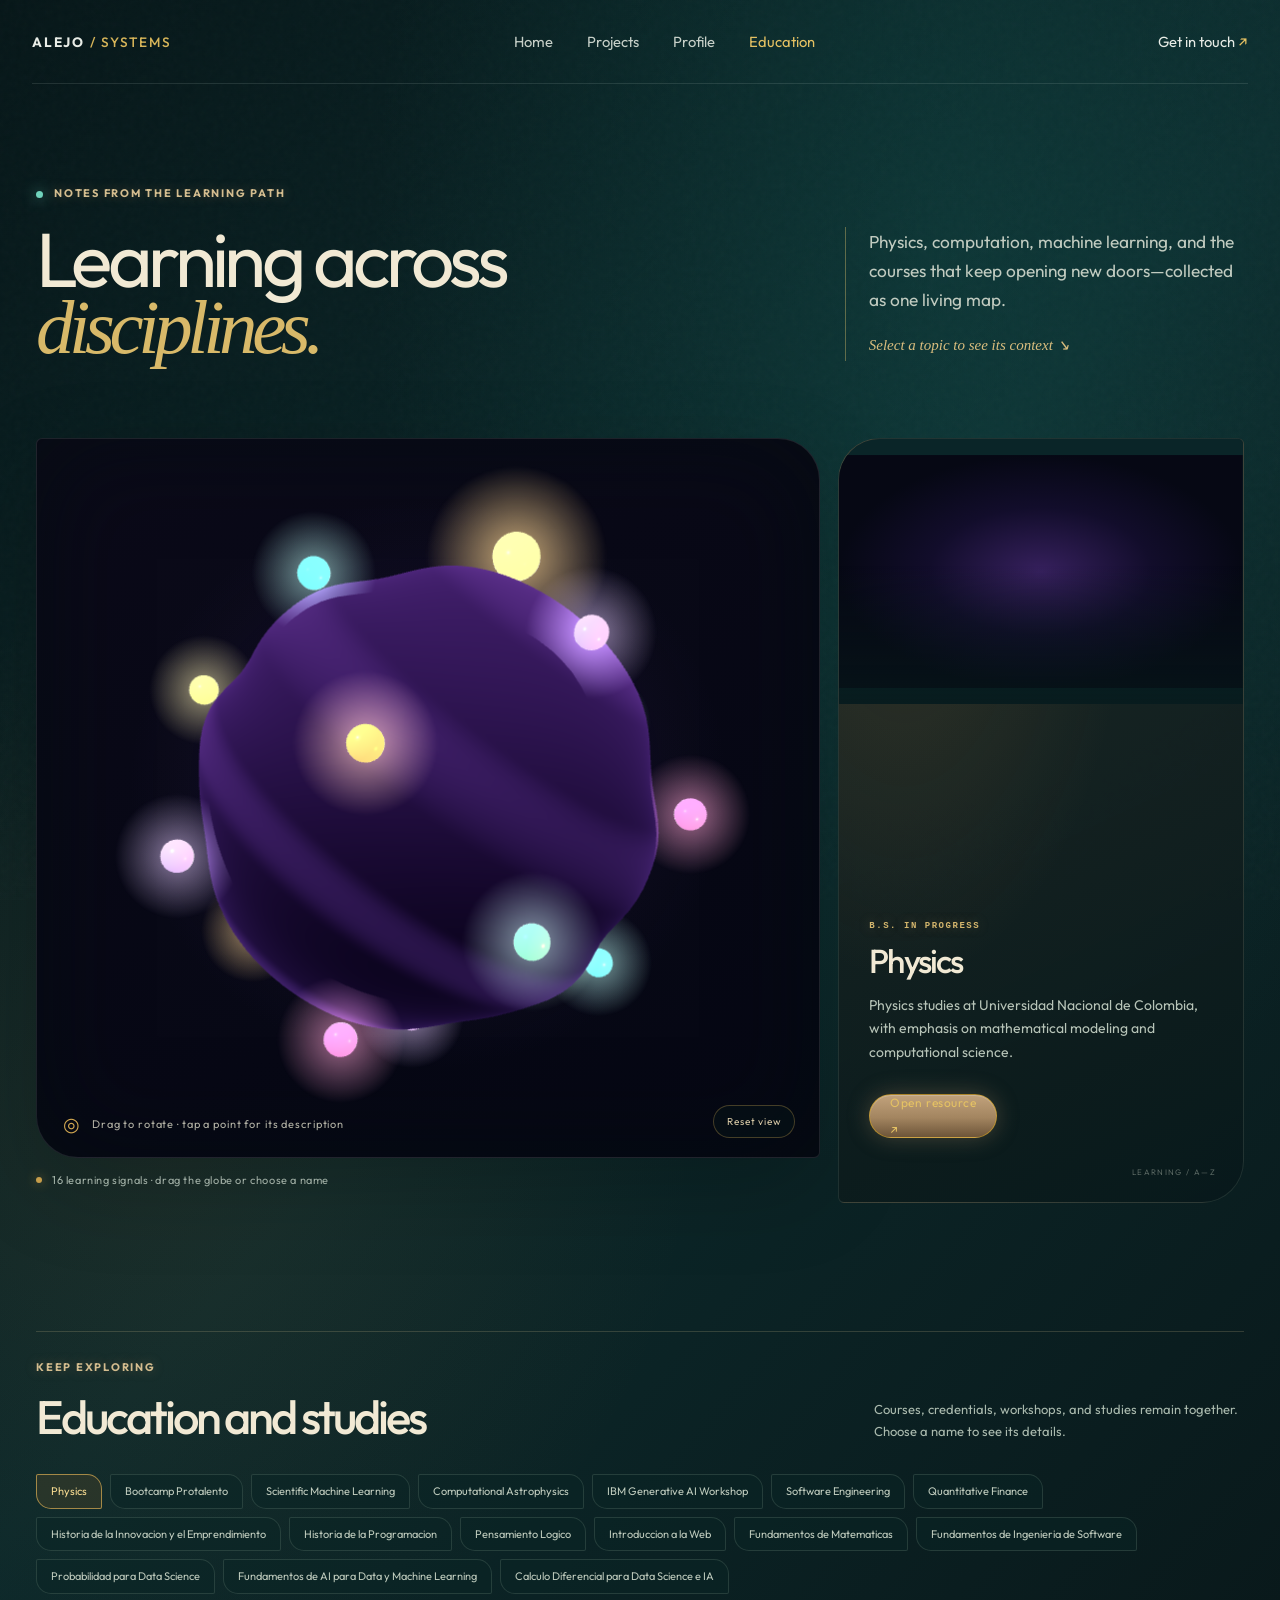
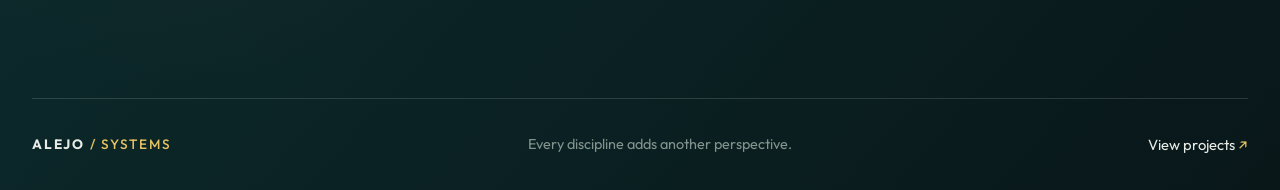
==== commit bbb5096c: "Add new-window project links and subtle globe motion (education.html)" ====
--- a/education.html
+++ b/education.html
@@ -9,7 +9,7 @@
     <link rel="stylesheet" href="styles.css">
     <link rel="stylesheet" href="refresh.css">
     <link rel="stylesheet" href="atlas.css">
-    <link rel="stylesheet" href="renovation.css?v=20261027-point-actions">
+    <link rel="stylesheet" href="renovation.css?v=20261027-wave-motion">
   </head>
   <body class="atlas-page learning-atlas" data-section="education">
     <header class="site-header">
@@ -87,8 +87,8 @@
 
     <script src="content.js"></script>
     <script src="atlas-fallback.js?v=20261019-stable-globes"></script>
-    <script src="scene-fallback.js?v=20261027-point-actions"></script>
-    <script type="module" src="orbit-scene.js?v=20261027-point-actions"></script>
+    <script src="scene-fallback.js?v=20261027-wave-motion"></script>
+    <script type="module" src="orbit-scene.js?v=20261027-wave-motion"></script>
   </body>
 </html>
 
--- a/renovation.css
+++ b/renovation.css
@@ -59,6 +59,8 @@
 .atlas-stage.is-webgl-ready .scene-fallback { opacity: 0; }
 .scene-object { position: relative; width: min(64%, 450px); aspect-ratio: 1; transform-style: preserve-3d; transform: rotateX(var(--scene-x, -16deg)) rotateY(var(--scene-y, 25deg)); animation: scene-float 13s ease-in-out infinite alternate; filter: drop-shadow(0 34px 45px rgba(0,0,0,.42)); }
 .scene-core { position: absolute; inset: 18%; border-radius: 50%; background: radial-gradient(circle at 30% 25%, #1e1835 0%, #0d0b1c 32%, #020309 68%, #160f2b 92%, #060611 100%); box-shadow: inset -35px -32px 35px rgba(0,0,0,.7), inset 8px 6px 22px rgba(95,69,155,.16), 0 0 40px rgba(75,48,143,.2); transform: translateZ(40px); }
+.scene-core::after { position: absolute; inset: 0; border-radius: inherit; content: ""; background: radial-gradient(circle at 22% 36%, rgba(124,83,204,.2), transparent 43%); background-size: 170% 170%; animation: core-wave 6s ease-in-out infinite alternate; pointer-events: none; }
+@keyframes core-wave { to { background-position: 100% 85%; filter: brightness(1.12); } }
 .scene-ring { position: absolute; inset: 10%; border: 2px solid rgba(224,183,96,.78); border-radius: 50%; box-shadow: 0 0 26px rgba(224,183,96,.3); transform-style: preserve-3d; }
 .scene-ring-one { transform: rotateX(69deg) rotateY(14deg) translateZ(55px); border-width: 5px; border-color: rgba(171,130,237,.78); box-shadow: 0 0 26px rgba(145,94,224,.55), inset 0 0 22px rgba(124,78,205,.35); }
 .scene-ring-two { inset: 3%; border-color: rgba(124,221,210,.57); transform: rotateY(70deg) rotateZ(26deg) translateZ(5px); }
@@ -106,7 +108,7 @@
   .profile-avatar { width: min(230px, 65vw); max-height: 270px; }
 }
 @media (prefers-reduced-motion: reduce) {
-  .skill-track, .scene-object { animation: none; }
+  .skill-track, .scene-object, .scene-core::after { animation: none; }
   .portal-link, .work-item { transition: none; }
 }
 
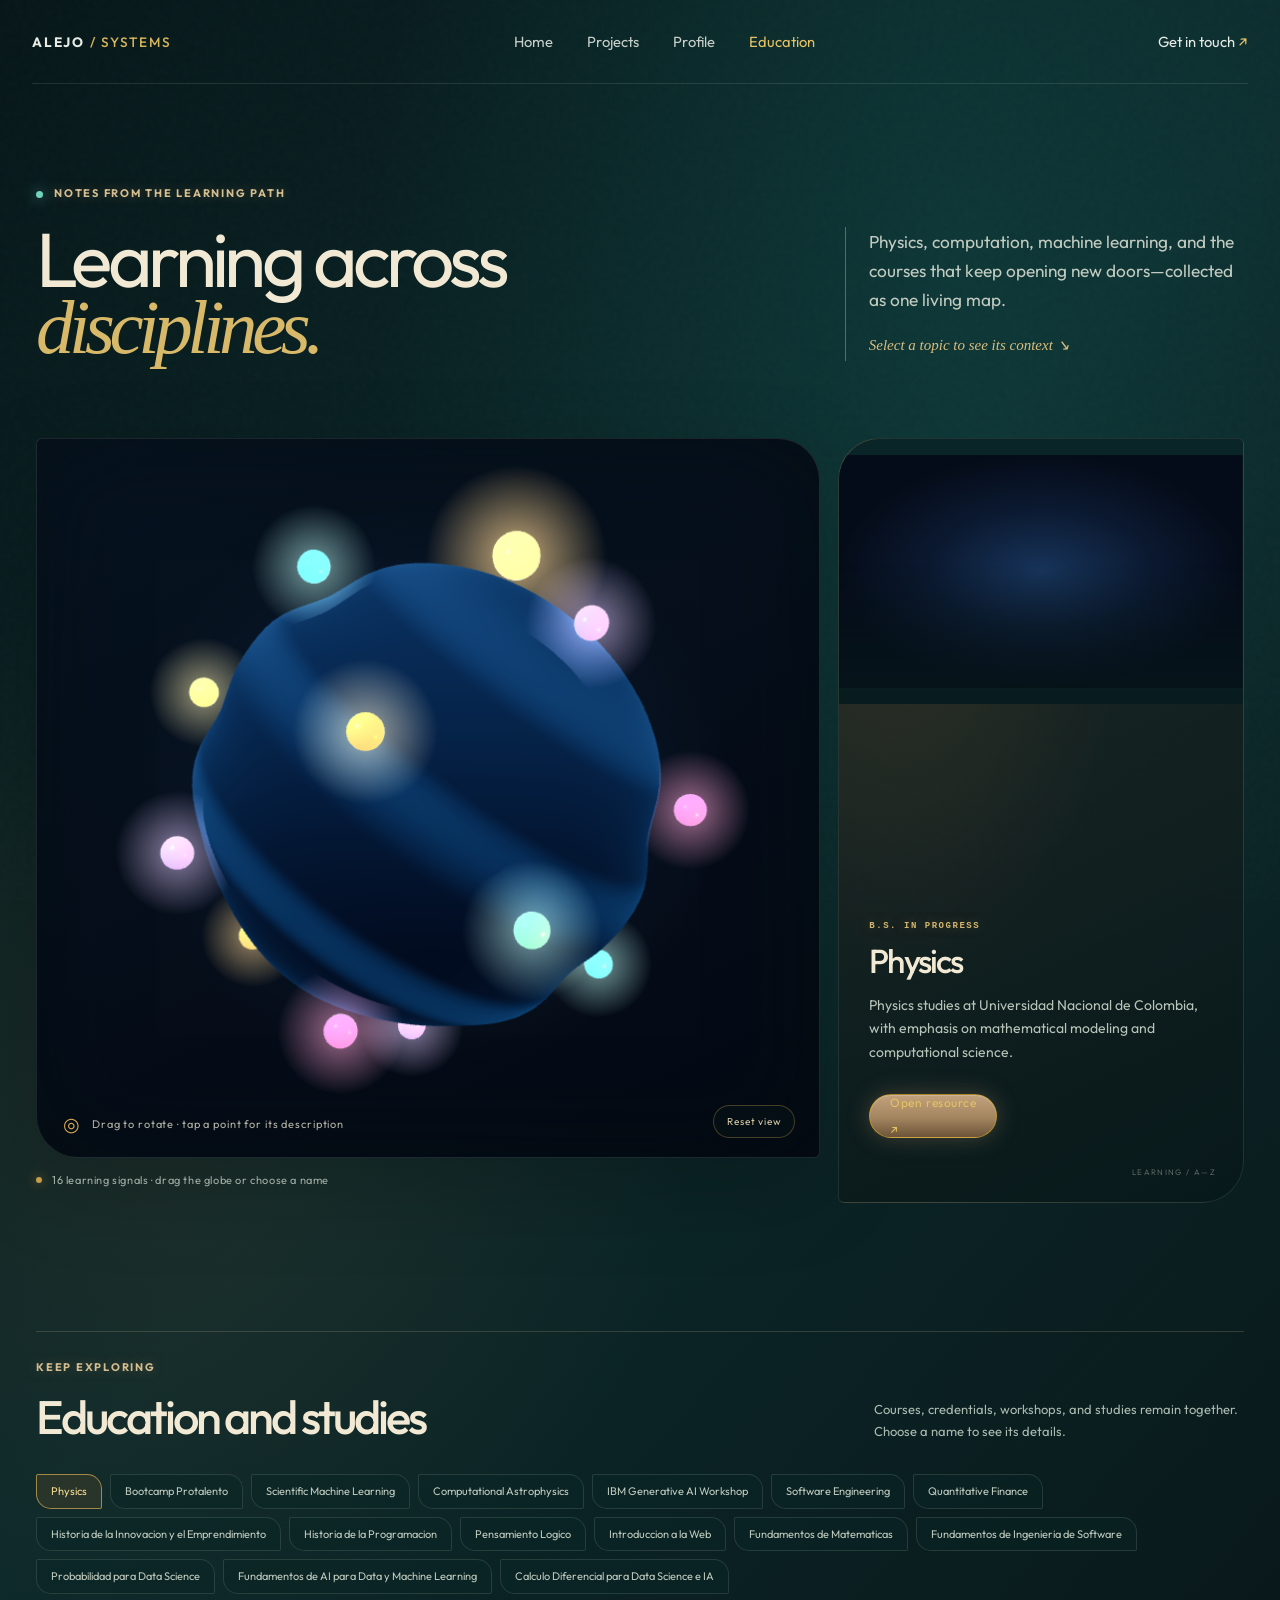
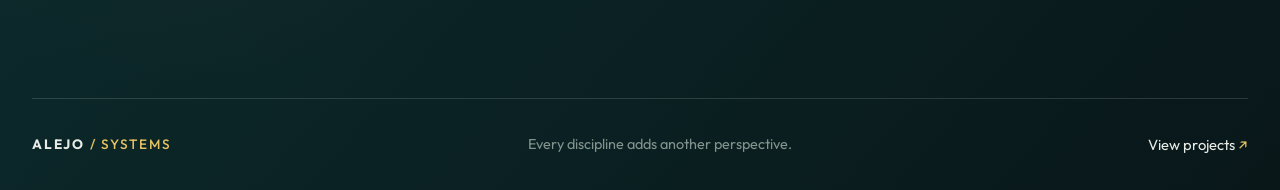
==== commit 90a33b8b: "Strengthen Projects wave and use navy globe palette (education.html)" ====
--- a/education.html
+++ b/education.html
@@ -9,7 +9,7 @@
     <link rel="stylesheet" href="styles.css">
     <link rel="stylesheet" href="refresh.css">
     <link rel="stylesheet" href="atlas.css">
-    <link rel="stylesheet" href="renovation.css?v=20261027-wave-motion">
+    <link rel="stylesheet" href="renovation.css?v=20261027-navy-wave">
   </head>
   <body class="atlas-page learning-atlas" data-section="education">
     <header class="site-header">
@@ -86,9 +86,9 @@
     </footer>
 
     <script src="content.js"></script>
-    <script src="atlas-fallback.js?v=20261019-stable-globes"></script>
+    <script src="atlas-fallback.js?v=20261027-navy-wave"></script>
     <script src="scene-fallback.js?v=20261027-wave-motion"></script>
-    <script type="module" src="orbit-scene.js?v=20261027-wave-motion"></script>
+    <script type="module" src="orbit-scene.js?v=20261027-navy-wave"></script>
   </body>
 </html>
 
--- a/renovation.css
+++ b/renovation.css
@@ -58,9 +58,10 @@
 .scene-fallback { position: absolute; z-index: 1; inset: 0; display: grid; place-items: center; pointer-events: none; opacity: 1; transition: opacity .5s ease; }
 .atlas-stage.is-webgl-ready .scene-fallback { opacity: 0; }
 .scene-object { position: relative; width: min(64%, 450px); aspect-ratio: 1; transform-style: preserve-3d; transform: rotateX(var(--scene-x, -16deg)) rotateY(var(--scene-y, 25deg)); animation: scene-float 13s ease-in-out infinite alternate; filter: drop-shadow(0 34px 45px rgba(0,0,0,.42)); }
-.scene-core { position: absolute; inset: 18%; border-radius: 50%; background: radial-gradient(circle at 30% 25%, #1e1835 0%, #0d0b1c 32%, #020309 68%, #160f2b 92%, #060611 100%); box-shadow: inset -35px -32px 35px rgba(0,0,0,.7), inset 8px 6px 22px rgba(95,69,155,.16), 0 0 40px rgba(75,48,143,.2); transform: translateZ(40px); }
-.scene-core::after { position: absolute; inset: 0; border-radius: inherit; content: ""; background: radial-gradient(circle at 22% 36%, rgba(124,83,204,.2), transparent 43%); background-size: 170% 170%; animation: core-wave 6s ease-in-out infinite alternate; pointer-events: none; }
+.scene-core { position: absolute; inset: 18%; border-radius: 50%; background: radial-gradient(circle at 30% 25%, #1c355a 0%, #0c1930 32%, #02050d 68%, #0d2540 92%, #050a15 100%); box-shadow: inset -35px -32px 35px rgba(0,0,0,.7), inset 8px 6px 22px rgba(54,105,170,.16), 0 0 40px rgba(35,82,152,.2); transform: translateZ(40px); }
+.scene-core::after { position: absolute; inset: 0; border-radius: inherit; content: ""; background: radial-gradient(circle at 22% 36%, rgba(61,119,190,.2), transparent 43%); background-size: 170% 170%; animation: core-wave 6s ease-in-out infinite alternate; pointer-events: none; }
 @keyframes core-wave { to { background-position: 100% 85%; filter: brightness(1.12); } }
+.atlas-page[data-section="projects"] .scene-core::after { background: radial-gradient(circle at 22% 36%, rgba(66,137,216,.3), transparent 44%); background-size: 190% 190%; animation-duration: 4.5s; }
 .scene-ring { position: absolute; inset: 10%; border: 2px solid rgba(224,183,96,.78); border-radius: 50%; box-shadow: 0 0 26px rgba(224,183,96,.3); transform-style: preserve-3d; }
 .scene-ring-one { transform: rotateX(69deg) rotateY(14deg) translateZ(55px); border-width: 5px; border-color: rgba(171,130,237,.78); box-shadow: 0 0 26px rgba(145,94,224,.55), inset 0 0 22px rgba(124,78,205,.35); }
 .scene-ring-two { inset: 3%; border-color: rgba(124,221,210,.57); transform: rotateY(70deg) rotateZ(26deg) translateZ(5px); }
@@ -71,9 +72,9 @@
 .scene-node-a { top: 21%; left: 32%; background: #82e4df; box-shadow: 0 0 0 7px rgba(130,228,223,.18), 0 0 20px 6px #5adbd0; }
 .scene-node-b { bottom: 23%; right: 14%; background: #ff86b9; box-shadow: 0 0 0 7px rgba(255,134,185,.18), 0 0 20px 6px #f56da7; }
 .scene-node-c { top: 44%; right: 9%; background: #c3a4ff; box-shadow: 0 0 0 7px rgba(195,164,255,.18), 0 0 20px 6px #a987ee; }
-.learning-atlas .scene-core { background: radial-gradient(circle at 30% 25%, #1e1835 0%, #0d0b1c 32%, #020309 68%, #160f2b 92%, #060611 100%); }
+.learning-atlas .scene-core { background: radial-gradient(circle at 30% 25%, #1c355a 0%, #0c1930 32%, #02050d 68%, #0d2540 92%, #050a15 100%); }
 .learning-atlas .scene-ring { display: none; }
-.learning-atlas .atlas-stage { background: radial-gradient(ellipse at 50% 48%, rgba(58,32,103,.28), transparent 54%), linear-gradient(155deg, #0b0a19, #050713); }
+.learning-atlas .atlas-stage { background: radial-gradient(ellipse at 50% 48%, rgba(25,65,115,.28), transparent 54%), linear-gradient(155deg, #071321, #040913); }
 @keyframes scene-float { to { transform: rotateX(calc(var(--scene-x, -16deg) + 6deg)) rotateY(calc(var(--scene-y, 25deg) + 20deg)) translateY(-12px); } }
 .atlas-stage:not(.is-webgl-ready) #project-sphere { pointer-events: none; }
 .atlas-stage:not(.is-webgl-ready) .scene-fallback { pointer-events: auto; cursor: grab; touch-action: pan-y; }
